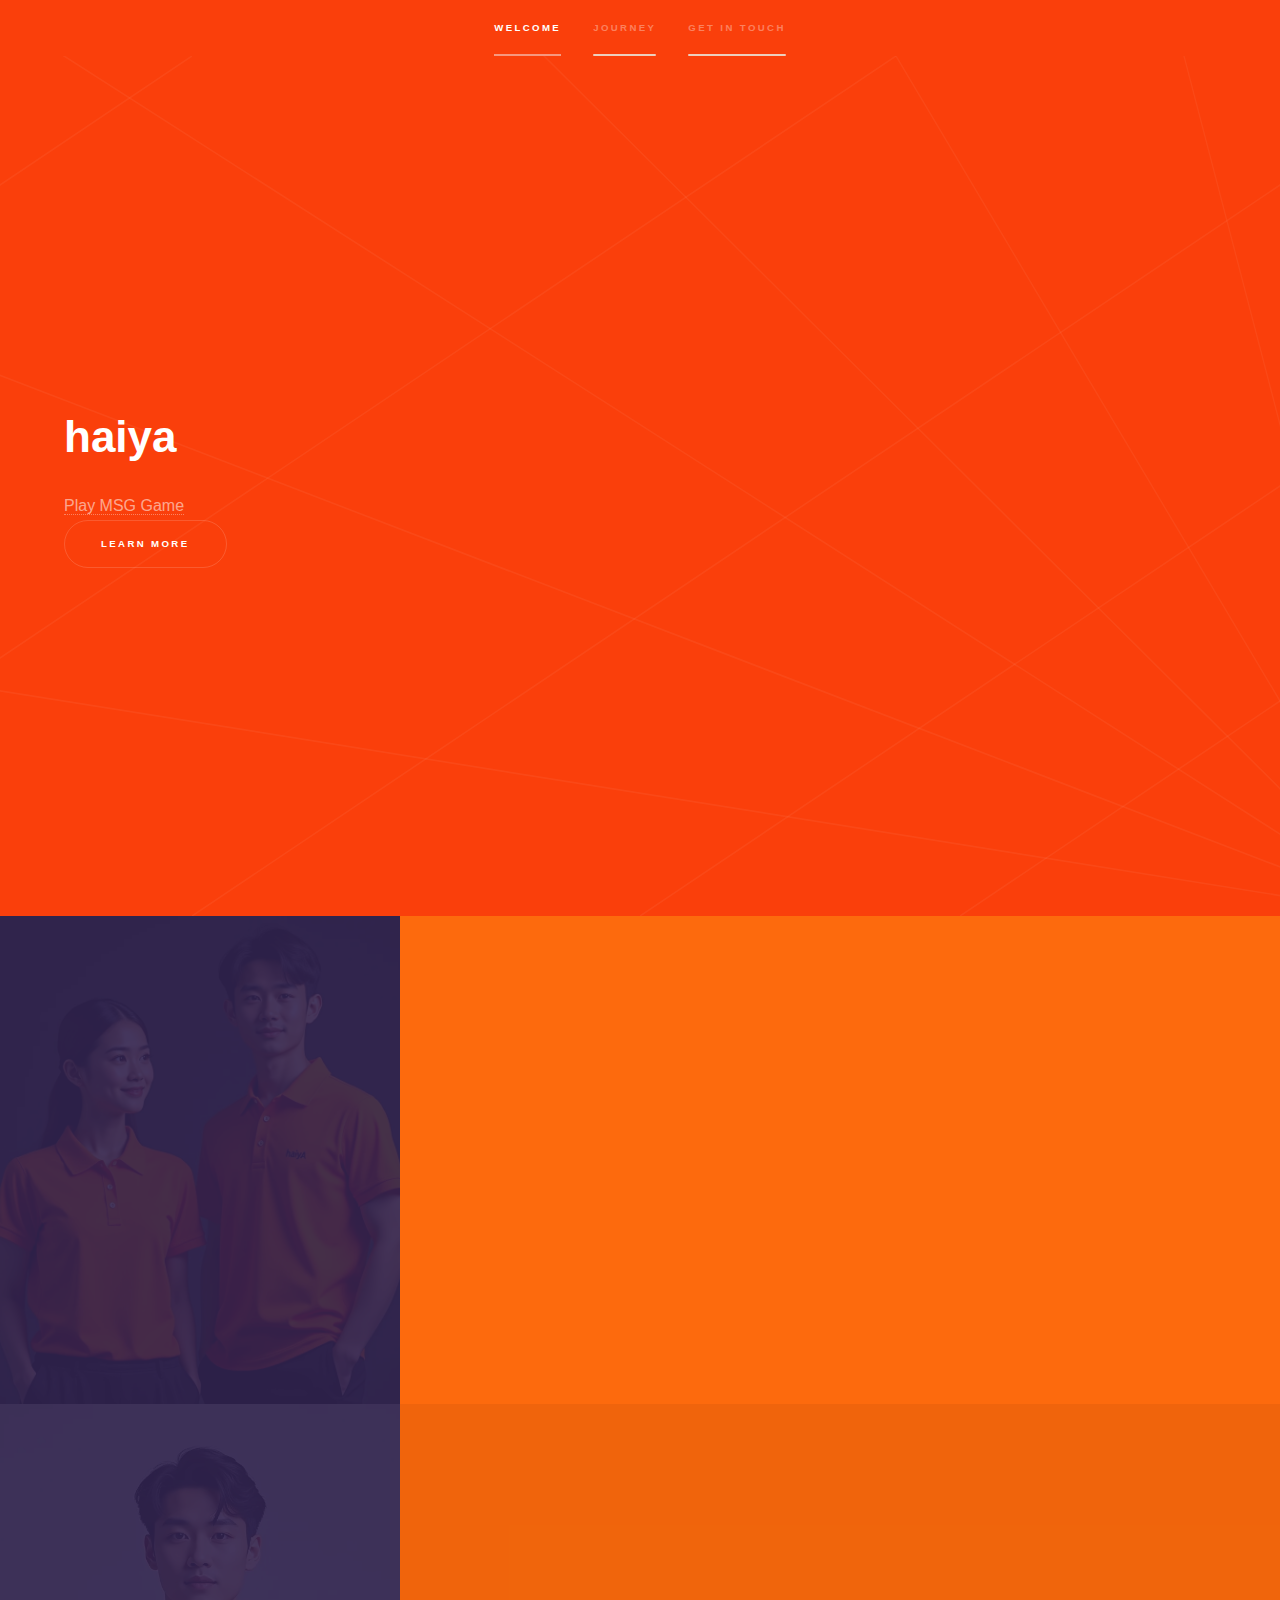
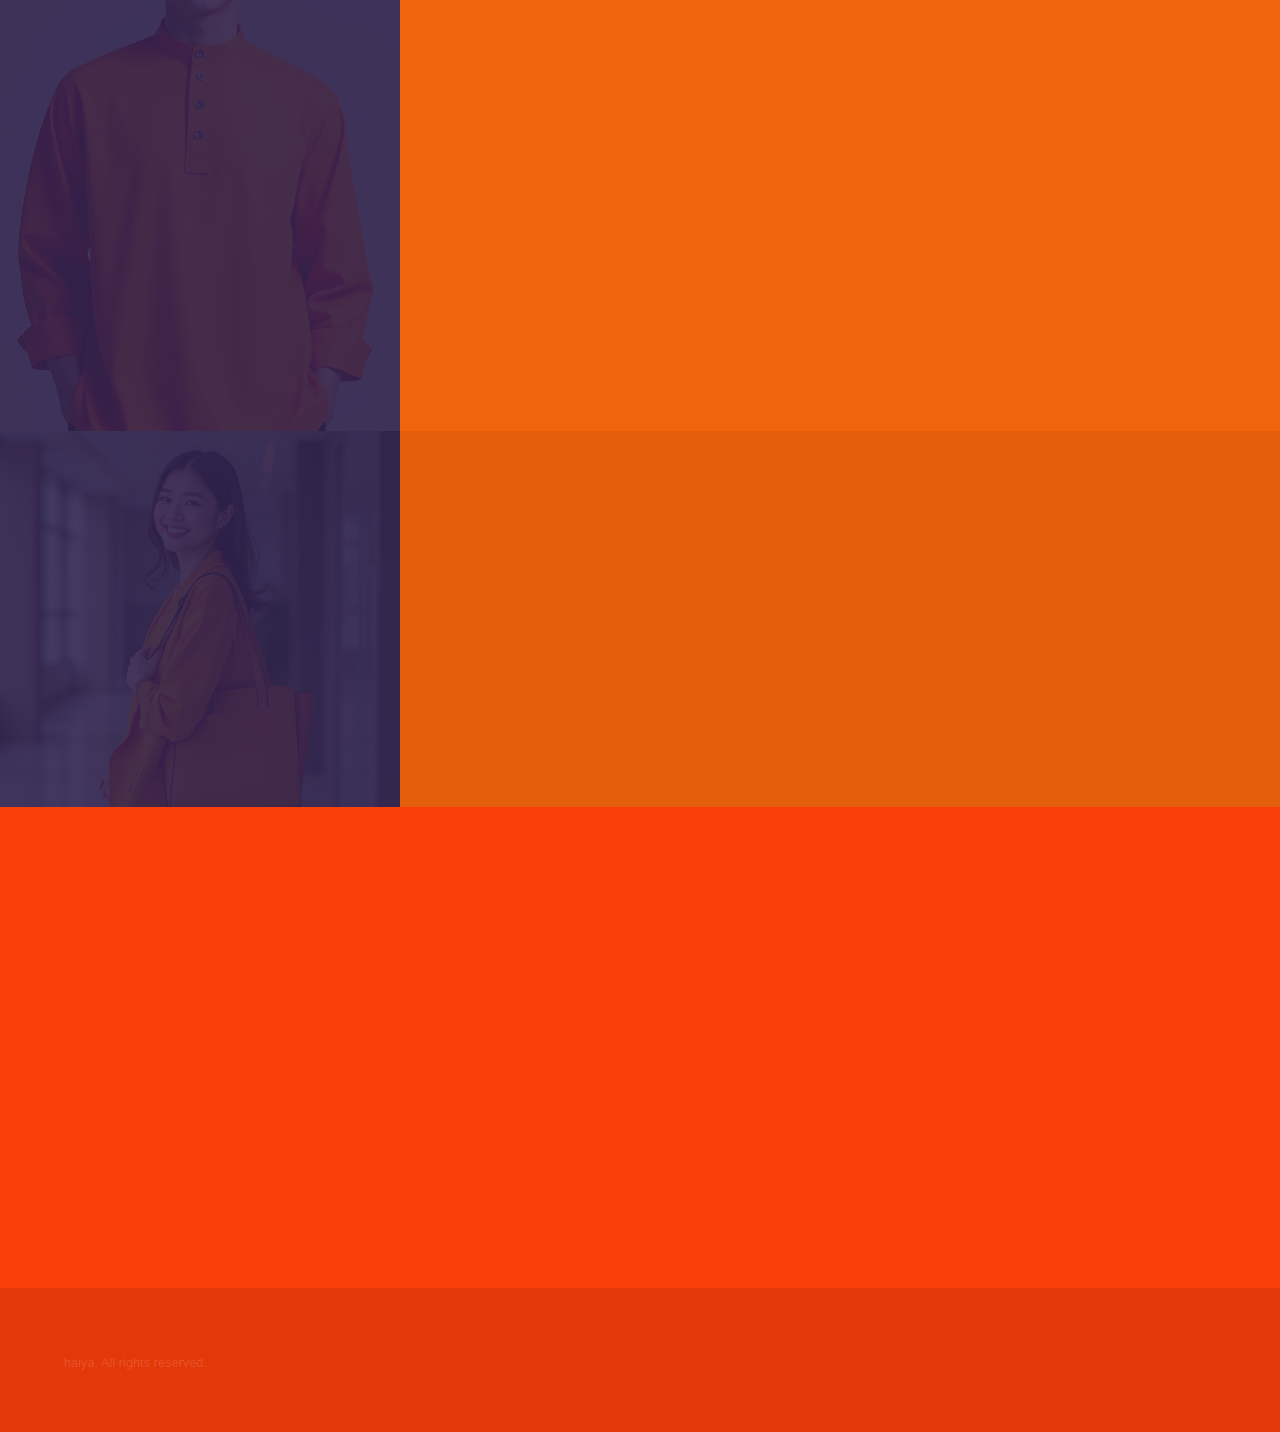
==== index.html @ d0173745 "update" ====
<!DOCTYPE HTML>
<!--
	Domain by haiya
	haiya.my | @ajlkn
	Free for personal and commercial use under the CCA 3.0 license (haiya.my/license)
-->
<html>

<head>
	<title>Domain by haiya</title>
	<meta charset="utf-8" />
	<meta name="viewport" content="width=device-width, initial-scale=1, user-scalable=no" />
	<link rel="apple-touch-icon" sizes="180x180" href="/apple-touch-icon.png">
	<link rel="icon" type="image/png" sizes="32x32" href="/favicon-32x32.png">
	<link rel="icon" type="image/png" sizes="16x16" href="/favicon-16x16.png">

	<link rel="icon" type="image/x-icon" href="/favicon.ico"> 
	<link rel="stylesheet" href="assets/css/main.css" />
	<noscript>
		<link rel="stylesheet" href="assets/css/noscript.css" />
	</noscript>
	<meta name="description"
		content="Haiya.my - Embrace the Unexpected with our unique clothing brand inspired by Uncle Roger and the essence of MSG.">
	<meta name="keywords"
		content="Haiya.my, clothing brand, resell domain, Uncle Roger, MSG, fashion, Asian culture, positive messages, unique designs, Haiyaa, Nigel Ng, streetwear, apparel, inspirational quotes">
	<meta name="author" content="Your Name">
</head>

<body class="is-preload">

	<!-- Sidebar -->
	<section id="sidebar">
		<div class="inner">
			<nav>
				<ul>
					<li><a href="#intro">Welcome</a></li>
					<li><a href="#one">Journey</a></li>
					<!-- <li><a href="#two">What we do</a></li> -->
					<li><a href="#three">Get in touch</a></li>
				</ul>
			</nav>
		</div>
	</section>

	<!-- Wrapper -->
	<div id="wrapper">

		<!-- Intro -->
		<section id="intro" class="wrapper style1 fullscreen fade-up">
			<div class="inner">
				<h1>haiya</h1>

				<!-- <p>This Domain is For sale</p> -->
				<small> <a href="game/game.html">Play MSG Game</a></small>
				<br/>
				<ul class="actions">

					<li><a href="#one" class="button scrolly">Learn more</a></li>
				</ul>
			</div>
		</section>

		<!-- One -->
		<section id="one" class="wrapper style2 spotlights">
			<section>
				<a href="#" class="image"><img src="images/image1.webp.png" alt="" data-position="center center" /></a>
				<div class="content">
					<div class="inner">

						<h2>The haiya humble beginning</h2>
						<p>
							In the bustling streets of Malaysia Chinatown, Mr. Wong was known for his famous noodle
							shop. Every
							day, people from all over the city would line up to taste his delicious noodles. Mr. Wong
							was a perfectionist, always ensuring that each bowl was cooked to perfection.
							<br /><br />
							One busy afternoon, a young boy named Timmy walked into the shop. He had heard legends about
							Mr. Wong’s noodles and was eager to try them. As he approached the counter, he saw Mr. Wong
							in deep concentration, stirring a large pot of broth...
							<br /><br />

						</p>


						<ul class="actions">
							<li><a href="generic1.html" class="button">Continue...</a></li>
						</ul>
					</div>
				</div>
			</section>
			<section id="twob">
				<a href="#" class="image"><img src="images/image2.webp.png" alt="" data-position="top center" /></a>
				<div class="content">
					<div class="inner">
						<h2>The Great Fashion Day</h2>
						<p>

							Years passed, and Timmy grew up, always cherishing the memory of Mr. Wong’s noodle shop and
							the expression “haiya.” Inspired by the warmth and community he felt there, Timmy decided to
							start his own clothing brand. He named it “haiya.my,” aiming to capture the spirit of
							surprise, joy, and resilience that the word embodied.
							<br /><br />
							Timmy’s designs were unique, blending traditional Malaysia Chinatown elements with modern
							fashion.
							Each piece of clothing had a small tag with the word “haiya” and a short message of
							encouragement or love. His brand quickly gained popularity, not just for its stylish designs
							but also for the positive messages it spread.
							<br /><br />
							One day, Timmy decided to visit Mr. Wong’s noodle shop to share his success. As he walked
							in, he saw Mr. Wong still working diligently, serving customers with the same passion as
							always....
						</p>
						<ul class="actions">
							<li><a href="generic2.html" class="button">Continue...</a></li>
						</ul>
					</div>
				</div>
			</section>
			<section id="twoc">
				<a href="#" class="image"><img src="images/image3.webp.png" alt="" data-position="25% 25%" /></a>
				<div class="content">
					<div class="inner">


						<h2>The Love Story</h2>
						<p>

							Timmy’s fortune cookies with love messages became a hit, and people from all over Malaysia
							Chinatown
							flocked to Mr. Wong’s noodle shop to experience the joy and positivity they brought. One
							day, a young woman named Mei Ling visited the shop. She had heard about the special fortune
							cookies and was curious to see what the fuss was about....</p>
						<ul class="actions">
							<li><a href="generic3.html" class="button">Continue...</a></li>
						</ul>
					</div>
				</div>
			</section>
		</section>

		<!-- Two -->
		<!-- <section id="two" class="wrapper style3 fade-up">
						<div class="inner">
							<h2>What we do</h2>
							<p>Phasellus convallis elit id ullamcorper pulvinar. Duis aliquam turpis mauris, eu ultricies erat malesuada quis. Aliquam dapibus, lacus eget hendrerit bibendum, urna est aliquam sem, sit amet imperdiet est velit quis lorem.</p>
							<div class="features">
								<section>
									<span class="icon solid major fa-code"></span>
									<h3>Lorem ipsum amet</h3>
									<p>Phasellus convallis elit id ullam corper amet et pulvinar. Duis aliquam turpis mauris, sed ultricies erat dapibus.</p>
								</section>
								<section>
									<span class="icon solid major fa-lock"></span>
									<h3>Aliquam sed nullam</h3>
									<p>Phasellus convallis elit id ullam corper amet et pulvinar. Duis aliquam turpis mauris, sed ultricies erat dapibus.</p>
								</section>
								<section>
									<span class="icon solid major fa-cog"></span>
									<h3>Sed erat ullam corper</h3>
									<p>Phasellus convallis elit id ullam corper amet et pulvinar. Duis aliquam turpis mauris, sed ultricies erat dapibus.</p>
								</section>
								<section>
									<span class="icon solid major fa-desktop"></span>
									<h3>Veroeros quis lorem</h3>
									<p>Phasellus convallis elit id ullam corper amet et pulvinar. Duis aliquam turpis mauris, sed ultricies erat dapibus.</p>
								</section>
								<section>
									<span class="icon solid major fa-link"></span>
									<h3>Urna quis bibendum</h3>
									<p>Phasellus convallis elit id ullam corper amet et pulvinar. Duis aliquam turpis mauris, sed ultricies erat dapibus.</p>
								</section>
								<section>
									<span class="icon major fa-gem"></span>
									<h3>Aliquam urna dapibus</h3>
									<p>Phasellus convallis elit id ullam corper amet et pulvinar. Duis aliquam turpis mauris, sed ultricies erat dapibus.</p>
								</section>
							</div>
							<ul class="actions">
								<li><a href="#one" class="button">Learn more</a></li>
							</ul>
						</div>
					</section> -->

		<!-- Three -->
		<section id="three" class="wrapper style1 fade-up">
			<div class="inner">
				<h2>Get in touch</h2>
				<p>Keen to buy this domain or advertise here? </p>
				<div class="split style1">
					<section>
						<a href="game/game.html">
							<img class="small-thumb" src="images/image4.webp.png" alt="" />
						</a> <!-- <form method="post" action="#">
										<div class="fields">
											<div class="field half">
												<label for="name">Name</label>
												<input type="text" name="name" id="name" />
											</div>
											<div class="field half">
												<label for="email">Email</label>
												<input type="text" name="email" id="email" />
											</div>
											<div class="field">
												<label for="message">Message</label>
												<textarea name="message" id="message" rows="5"></textarea>
											</div>
										</div>
										<ul class="actions">
											<li><a href="" class="button submit">Send Message</a></li>
										</ul>
									</form> -->
					</section>
					<section>
						<ul class="contact">
							<li>
								<h3>Address</h3>
								<span>Somewhere in Malaysia</span>
							</li>
							<li>
								<h3>Email</h3>
								<a href="#">sean.collab.now@gmail.com</a>
							</li>
							<li>
								<h3>Phone</h3>
								<span>(+60) 10-2264984</span>
							</li>
							<!-- <li>
											<h3>Social</h3>
											<ul class="icons">
												<li><a href="#" class="icon brands fa-twitter"><span class="label">Twitter</span></a></li>
												<li><a href="#" class="icon brands fa-facebook-f"><span class="label">Facebook</span></a></li>
												<li><a href="#" class="icon brands fa-github"><span class="label">GitHub</span></a></li>
												<li><a href="#" class="icon brands fa-instagram"><span class="label">Instagram</span></a></li>
												<li><a href="#" class="icon brands fa-linkedin-in"><span class="label">LinkedIn</span></a></li>
											</ul>
										</li> -->
						</ul>
					</section>
				</div>
			</div>
		</section>

	</div>

	<!-- Footer -->
	<footer id="footer" class="wrapper style1-alt">
		<div class="inner">
			<ul class="menu">
				<li> haiya. All rights reserved.</li>
				<li>
				</li>
			</ul>
		</div>
	</footer>

	<!-- Scripts -->
	<script src="assets/js/jquery.min.js"></script>
	<script src="assets/js/jquery.scrollex.min.js"></script>
	<script src="assets/js/jquery.scrolly.min.js"></script>
	<script src="assets/js/browser.min.js"></script>
	<script src="assets/js/breakpoints.min.js"></script>
	<script src="assets/js/util.js"></script>
	<script src="assets/js/main.js"></script>

</body>

</html>
---- assets/css/main.css ----
@import url(fontawesome-all.min.css);

/*
	haiya by haiya
	haiya.my | @ajlkn
	Free for personal and commercial use under the CCA 3.0 license (haiya.my/license)
*/

html, body, div, span, applet, object,
iframe, h1, h2, h3, h4, h5, h6, p, blockquote,
pre, a, abbr, acronym, address, big, cite,
code, del, dfn, em, img, ins, kbd, q, s, samp,
small, strike, strong, sub, sup, tt, var, b,
u, i, center, dl, dt, dd, ol, ul, li, fieldset,
form, label, legend, table, caption, tbody,
tfoot, thead, tr, th, td, article, aside,
canvas, details, embed, figure, figcaption,
footer, header, hgroup, menu, nav, output, ruby,
section, summary, time, mark, audio, video {
	margin: 0;
	padding: 0;
	border: 0;
	font-size: 100%;
	font: inherit;
	vertical-align: baseline;}

article, aside, details, figcaption, figure,
footer, header, hgroup, menu, nav, section {
	display: block;}

body {
	line-height: 1;
}

ol, ul {
	list-style: none;
}

blockquote, q {
	quotes: none;
}

	blockquote:before, blockquote:after, q:before, q:after {
		content: '';
		content: none;
	}

table {
	border-collapse: collapse;
	border-spacing: 0;
}

body {
	-webkit-text-size-adjust: none;
}

.small-thumb{
	width:88%;
	display:block;
	padding:5px;
}
mark {
	background-color: transparent;
	color: inherit;
}

input::-moz-focus-inner {
	border: 0;
	padding: 0;
}

input, select, textarea {
	-moz-appearance: none;
	-webkit-appearance: none;
	-ms-appearance: none;
	appearance: none;
}

/* Basic */

	@-ms-viewport {
		width: device-width;
	}

	body {
		-ms-overflow-style: scrollbar;
	}

	@media screen and (max-width: 480px) {

		html, body {
			min-width: 320px;
		}

	}

	html {
		box-sizing: border-box;
	}

	*, *:before, *:after {
		box-sizing: inherit;
	}

	body {
		background: #312450;
	}

		body.is-preload *, body.is-preload *:before, body.is-preload *:after {
			-moz-animation: none !important;
			-webkit-animation: none !important;
			-ms-animation: none !important;
			animation: none !important;
			-moz-transition: none !important;
			-webkit-transition: none !important;
			-ms-transition: none !important;
			transition: none !important;
		}

/* Type */

	body, input, select, textarea {
		color: rgba(255, 255, 255, 0.55);
		font-family: Arial, Helvetica, sans-serif;
		font-size: 16.5pt;
		font-weight: normal;
		line-height: 1.75;
	}

		@media screen and (max-width: 1680px) {

			body, input, select, textarea {
				font-size: 13pt;
			}

		}

		@media screen and (max-width: 1280px) {

			body, input, select, textarea {
				font-size: 12pt;
			}

		}

		@media screen and (max-width: 360px) {

			body, input, select, textarea {
				font-size: 11pt;
			}

		}

	a {
		-moz-transition: color 0.2s ease, border-bottom-color 0.2s ease;
		-webkit-transition: color 0.2s ease, border-bottom-color 0.2s ease;
		-ms-transition: color 0.2s ease, border-bottom-color 0.2s ease;
		transition: color 0.2s ease, border-bottom-color 0.2s ease;
		border-bottom: dotted 1px rgba(255, 255, 255, 0.35);
		color: inherit;
		text-decoration: none;
	}

		a:hover {
			border-bottom-color: transparent;
			color: #ffffff;
		}

	strong, b {
		color: #ffffff;
		font-weight: bold;
	}

	em, i {
		font-style: italic;
	}

	p {
		margin: 0 0 2em 0;
	}

	h1, h2, h3, h4, h5, h6 {
		color: #ffffff;
		font-weight: bold;
		line-height: 1.5;
		margin: 0 0 0.5em 0;
	}

		h1 a, h2 a, h3 a, h4 a, h5 a, h6 a {
			color: inherit;
			text-decoration: none;
		}

	h1 {
		font-size: 2.75em;
	}

		h1.major {
			margin: 0 0 1.3em 0;
			position: relative;
			padding-bottom: 0.35em;
		}

			h1.major:after {
				/* background-image: -moz-linear-gradient(to right, #5e42a6, #b74e91);
				background-image: -webkit-linear-gradient(to right, #5e42a6, #b74e91);
				background-image: -ms-linear-gradient(to right, #5e42a6, #b74e91);
				background-image: linear-gradient(to right, #5e42a6, #b74e91);

				
				background-image: -moz-linear-gradient(to right, #ffb1ac, #b74e91);
				background-image: -webkit-linear-gradient(to right, #5e42a6, #b74e91);
				background-image: -ms-linear-gradient(to right, #5e42a6, #b74e91);
				background-image: linear-gradient(to right, #5e42a6, #b74e91); */

				
				-moz-transition: max-width 0.2s ease;
				-webkit-transition: max-width 0.2s ease;
				-ms-transition: max-width 0.2s ease;
				transition: max-width 0.2s ease;
				border-radius: 0.2em;
				bottom: 0;
				content: '';
				height: 0.05em;
				position: absolute;
				right: 0;
				width: 100%;
			}

	h2 {
		font-size: 1.75em;
	}

	h3 {
		font-size: 1.1em;
	}

	h4 {
		font-size: 1em;
	}

	h5 {
		font-size: 0.8em;
	}

	h6 {
		font-size: 0.6em;
	}

	@media screen and (max-width: 736px) {

		h1 {
			font-size: 2em;
		}

		h2 {
			font-size: 1.25em;
		}

		h3 {
			font-size: 1em;
		}

		h4 {
			font-size: 0.8em;
		}

		h5 {
			font-size: 0.6em;
		}

		h6 {
			font-size: 0.6em;
		}

	}

	sub {
		font-size: 0.8em;
		position: relative;
		top: 0.5em;
	}

	sup {
		font-size: 0.8em;
		position: relative;
		top: -0.5em;
	}

	blockquote {
		border-left: solid 4px rgba(255, 255, 255, 0.15);
		font-style: italic;
		margin: 0 0 2em 0;
		padding: 0.5em 0 0.5em 2em;
	}

	code {
		background: rgba(255, 255, 255, 0.05);
		border-radius: 0.25em;
		border: solid 1px rgba(255, 255, 255, 0.15);
		font-family: "Courier New", monospace;
		font-size: 0.9em;
		margin: 0 0.25em;
		padding: 0.25em 0.65em;
	}

	pre {
		-webkit-overflow-scrolling: touch;
		font-family: "Courier New", monospace;
		font-size: 0.9em;
		margin: 0 0 2em 0;
	}

		pre code {
			display: block;
			line-height: 1.75em;
			padding: 1em 1.5em;
			overflow-x: auto;
		}

	hr {
		border: 0;
		border-bottom: solid 1px rgba(255, 255, 255, 0.15);
		margin: 2em 0;
	}

		hr.major {
			margin: 3em 0;
		}

	.align-left {
		text-align: left;
	}

	.align-center {
		text-align: center;
	}

	.align-right {
		text-align: right;
	}

/* Row */

	.row {
		display: flex;
		flex-wrap: wrap;
		box-sizing: border-box;
		align-items: stretch;
	}

		.row > * {
			box-sizing: border-box;
		}

		.row.gtr-uniform > * > :last-child {
			margin-bottom: 0;
		}

		.row.aln-left {
			justify-content: flex-start;
		}

		.row.aln-center {
			justify-content: center;
		}

		.row.aln-right {
			justify-content: flex-end;
		}

		.row.aln-top {
			align-items: flex-start;
		}

		.row.aln-middle {
			align-items: center;
		}

		.row.aln-bottom {
			align-items: flex-end;
		}

		.row > .imp {
			order: -1;
		}

		.row > .col-1 {
			width: 8.33333%;
		}

		.row > .off-1 {
			margin-left: 8.33333%;
		}

		.row > .col-2 {
			width: 16.66667%;
		}

		.row > .off-2 {
			margin-left: 16.66667%;
		}

		.row > .col-3 {
			width: 25%;
		}

		.row > .off-3 {
			margin-left: 25%;
		}

		.row > .col-4 {
			width: 33.33333%;
		}

		.row > .off-4 {
			margin-left: 33.33333%;
		}

		.row > .col-5 {
			width: 41.66667%;
		}

		.row > .off-5 {
			margin-left: 41.66667%;
		}

		.row > .col-6 {
			width: 50%;
		}

		.row > .off-6 {
			margin-left: 50%;
		}

		.row > .col-7 {
			width: 58.33333%;
		}

		.row > .off-7 {
			margin-left: 58.33333%;
		}

		.row > .col-8 {
			width: 66.66667%;
		}

		.row > .off-8 {
			margin-left: 66.66667%;
		}

		.row > .col-9 {
			width: 75%;
		}

		.row > .off-9 {
			margin-left: 75%;
		}

		.row > .col-10 {
			width: 83.33333%;
		}

		.row > .off-10 {
			margin-left: 83.33333%;
		}

		.row > .col-11 {
			width: 91.66667%;
		}

		.row > .off-11 {
			margin-left: 91.66667%;
		}

		.row > .col-12 {
			width: 100%;
		}

		.row > .off-12 {
			margin-left: 100%;
		}

		.row.gtr-0 {
			margin-top: 0;
			margin-left: 0em;
		}

			.row.gtr-0 > * {
				padding: 0 0 0 0em;
			}

			.row.gtr-0.gtr-uniform {
				margin-top: 0em;
			}

				.row.gtr-0.gtr-uniform > * {
					padding-top: 0em;
				}

		.row.gtr-25 {
			margin-top: 0;
			margin-left: -0.375em;
		}

			.row.gtr-25 > * {
				padding: 0 0 0 0.375em;
			}

			.row.gtr-25.gtr-uniform {
				margin-top: -0.375em;
			}

				.row.gtr-25.gtr-uniform > * {
					padding-top: 0.375em;
				}

		.row.gtr-50 {
			margin-top: 0;
			margin-left: -0.75em;
		}

			.row.gtr-50 > * {
				padding: 0 0 0 0.75em;
			}

			.row.gtr-50.gtr-uniform {
				margin-top: -0.75em;
			}

				.row.gtr-50.gtr-uniform > * {
					padding-top: 0.75em;
				}

		.row {
			margin-top: 0;
			margin-left: -1.5em;
		}

			.row > * {
				padding: 0 0 0 1.5em;
			}

			.row.gtr-uniform {
				margin-top: -1.5em;
			}

				.row.gtr-uniform > * {
					padding-top: 1.5em;
				}

		.row.gtr-150 {
			margin-top: 0;
			margin-left: -2.25em;
		}

			.row.gtr-150 > * {
				padding: 0 0 0 2.25em;
			}

			.row.gtr-150.gtr-uniform {
				margin-top: -2.25em;
			}

				.row.gtr-150.gtr-uniform > * {
					padding-top: 2.25em;
				}

		.row.gtr-200 {
			margin-top: 0;
			margin-left: -3em;
		}

			.row.gtr-200 > * {
				padding: 0 0 0 3em;
			}

			.row.gtr-200.gtr-uniform {
				margin-top: -3em;
			}

				.row.gtr-200.gtr-uniform > * {
					padding-top: 3em;
				}

		@media screen and (max-width: 1680px) {

			.row {
				display: flex;
				flex-wrap: wrap;
				box-sizing: border-box;
				align-items: stretch;
			}

				.row > * {
					box-sizing: border-box;
				}

				.row.gtr-uniform > * > :last-child {
					margin-bottom: 0;
				}

				.row.aln-left {
					justify-content: flex-start;
				}

				.row.aln-center {
					justify-content: center;
				}

				.row.aln-right {
					justify-content: flex-end;
				}

				.row.aln-top {
					align-items: flex-start;
				}

				.row.aln-middle {
					align-items: center;
				}

				.row.aln-bottom {
					align-items: flex-end;
				}

				.row > .imp-xlarge {
					order: -1;
				}

				.row > .col-1-xlarge {
					width: 8.33333%;
				}

				.row > .off-1-xlarge {
					margin-left: 8.33333%;
				}

				.row > .col-2-xlarge {
					width: 16.66667%;
				}

				.row > .off-2-xlarge {
					margin-left: 16.66667%;
				}

				.row > .col-3-xlarge {
					width: 25%;
				}

				.row > .off-3-xlarge {
					margin-left: 25%;
				}

				.row > .col-4-xlarge {
					width: 33.33333%;
				}

				.row > .off-4-xlarge {
					margin-left: 33.33333%;
				}

				.row > .col-5-xlarge {
					width: 41.66667%;
				}

				.row > .off-5-xlarge {
					margin-left: 41.66667%;
				}

				.row > .col-6-xlarge {
					width: 50%;
				}

				.row > .off-6-xlarge {
					margin-left: 50%;
				}

				.row > .col-7-xlarge {
					width: 58.33333%;
				}

				.row > .off-7-xlarge {
					margin-left: 58.33333%;
				}

				.row > .col-8-xlarge {
					width: 66.66667%;
				}

				.row > .off-8-xlarge {
					margin-left: 66.66667%;
				}

				.row > .col-9-xlarge {
					width: 75%;
				}

				.row > .off-9-xlarge {
					margin-left: 75%;
				}

				.row > .col-10-xlarge {
					width: 83.33333%;
				}

				.row > .off-10-xlarge {
					margin-left: 83.33333%;
				}

				.row > .col-11-xlarge {
					width: 91.66667%;
				}

				.row > .off-11-xlarge {
					margin-left: 91.66667%;
				}

				.row > .col-12-xlarge {
					width: 100%;
				}

				.row > .off-12-xlarge {
					margin-left: 100%;
				}

				.row.gtr-0 {
					margin-top: 0;
					margin-left: 0em;
				}

					.row.gtr-0 > * {
						padding: 0 0 0 0em;
					}

					.row.gtr-0.gtr-uniform {
						margin-top: 0em;
					}

						.row.gtr-0.gtr-uniform > * {
							padding-top: 0em;
						}

				.row.gtr-25 {
					margin-top: 0;
					margin-left: -0.375em;
				}

					.row.gtr-25 > * {
						padding: 0 0 0 0.375em;
					}

					.row.gtr-25.gtr-uniform {
						margin-top: -0.375em;
					}

						.row.gtr-25.gtr-uniform > * {
							padding-top: 0.375em;
						}

				.row.gtr-50 {
					margin-top: 0;
					margin-left: -0.75em;
				}

					.row.gtr-50 > * {
						padding: 0 0 0 0.75em;
					}

					.row.gtr-50.gtr-uniform {
						margin-top: -0.75em;
					}

						.row.gtr-50.gtr-uniform > * {
							padding-top: 0.75em;
						}

				.row {
					margin-top: 0;
					margin-left: -1.5em;
				}

					.row > * {
						padding: 0 0 0 1.5em;
					}

					.row.gtr-uniform {
						margin-top: -1.5em;
					}

						.row.gtr-uniform > * {
							padding-top: 1.5em;
						}

				.row.gtr-150 {
					margin-top: 0;
					margin-left: -2.25em;
				}

					.row.gtr-150 > * {
						padding: 0 0 0 2.25em;
					}

					.row.gtr-150.gtr-uniform {
						margin-top: -2.25em;
					}

						.row.gtr-150.gtr-uniform > * {
							padding-top: 2.25em;
						}

				.row.gtr-200 {
					margin-top: 0;
					margin-left: -3em;
				}

					.row.gtr-200 > * {
						padding: 0 0 0 3em;
					}

					.row.gtr-200.gtr-uniform {
						margin-top: -3em;
					}

						.row.gtr-200.gtr-uniform > * {
							padding-top: 3em;
						}

		}

		@media screen and (max-width: 1280px) {

			.row {
				display: flex;
				flex-wrap: wrap;
				box-sizing: border-box;
				align-items: stretch;
			}

				.row > * {
					box-sizing: border-box;
				}

				.row.gtr-uniform > * > :last-child {
					margin-bottom: 0;
				}

				.row.aln-left {
					justify-content: flex-start;
				}

				.row.aln-center {
					justify-content: center;
				}

				.row.aln-right {
					justify-content: flex-end;
				}

				.row.aln-top {
					align-items: flex-start;
				}

				.row.aln-middle {
					align-items: center;
				}

				.row.aln-bottom {
					align-items: flex-end;
				}

				.row > .imp-large {
					order: -1;
				}

				.row > .col-1-large {
					width: 8.33333%;
				}

				.row > .off-1-large {
					margin-left: 8.33333%;
				}

				.row > .col-2-large {
					width: 16.66667%;
				}

				.row > .off-2-large {
					margin-left: 16.66667%;
				}

				.row > .col-3-large {
					width: 25%;
				}

				.row > .off-3-large {
					margin-left: 25%;
				}

				.row > .col-4-large {
					width: 33.33333%;
				}

				.row > .off-4-large {
					margin-left: 33.33333%;
				}

				.row > .col-5-large {
					width: 41.66667%;
				}

				.row > .off-5-large {
					margin-left: 41.66667%;
				}

				.row > .col-6-large {
					width: 50%;
				}

				.row > .off-6-large {
					margin-left: 50%;
				}

				.row > .col-7-large {
					width: 58.33333%;
				}

				.row > .off-7-large {
					margin-left: 58.33333%;
				}

				.row > .col-8-large {
					width: 66.66667%;
				}

				.row > .off-8-large {
					margin-left: 66.66667%;
				}

				.row > .col-9-large {
					width: 75%;
				}

				.row > .off-9-large {
					margin-left: 75%;
				}

				.row > .col-10-large {
					width: 83.33333%;
				}

				.row > .off-10-large {
					margin-left: 83.33333%;
				}

				.row > .col-11-large {
					width: 91.66667%;
				}

				.row > .off-11-large {
					margin-left: 91.66667%;
				}

				.row > .col-12-large {
					width: 100%;
				}

				.row > .off-12-large {
					margin-left: 100%;
				}

				.row.gtr-0 {
					margin-top: 0;
					margin-left: 0em;
				}

					.row.gtr-0 > * {
						padding: 0 0 0 0em;
					}

					.row.gtr-0.gtr-uniform {
						margin-top: 0em;
					}

						.row.gtr-0.gtr-uniform > * {
							padding-top: 0em;
						}

				.row.gtr-25 {
					margin-top: 0;
					margin-left: -0.375em;
				}

					.row.gtr-25 > * {
						padding: 0 0 0 0.375em;
					}

					.row.gtr-25.gtr-uniform {
						margin-top: -0.375em;
					}

						.row.gtr-25.gtr-uniform > * {
							padding-top: 0.375em;
						}

				.row.gtr-50 {
					margin-top: 0;
					margin-left: -0.75em;
				}

					.row.gtr-50 > * {
						padding: 0 0 0 0.75em;
					}

					.row.gtr-50.gtr-uniform {
						margin-top: -0.75em;
					}

						.row.gtr-50.gtr-uniform > * {
							padding-top: 0.75em;
						}

				.row {
					margin-top: 0;
					margin-left: -1.5em;
				}

					.row > * {
						padding: 0 0 0 1.5em;
					}

					.row.gtr-uniform {
						margin-top: -1.5em;
					}

						.row.gtr-uniform > * {
							padding-top: 1.5em;
						}

				.row.gtr-150 {
					margin-top: 0;
					margin-left: -2.25em;
				}

					.row.gtr-150 > * {
						padding: 0 0 0 2.25em;
					}

					.row.gtr-150.gtr-uniform {
						margin-top: -2.25em;
					}

						.row.gtr-150.gtr-uniform > * {
							padding-top: 2.25em;
						}

				.row.gtr-200 {
					margin-top: 0;
					margin-left: -3em;
				}

					.row.gtr-200 > * {
						padding: 0 0 0 3em;
					}

					.row.gtr-200.gtr-uniform {
						margin-top: -3em;
					}

						.row.gtr-200.gtr-uniform > * {
							padding-top: 3em;
						}

		}

		@media screen and (max-width: 980px) {

			.row {
				display: flex;
				flex-wrap: wrap;
				box-sizing: border-box;
				align-items: stretch;
			}

				.row > * {
					box-sizing: border-box;
				}

				.row.gtr-uniform > * > :last-child {
					margin-bottom: 0;
				}

				.row.aln-left {
					justify-content: flex-start;
				}

				.row.aln-center {
					justify-content: center;
				}

				.row.aln-right {
					justify-content: flex-end;
				}

				.row.aln-top {
					align-items: flex-start;
				}

				.row.aln-middle {
					align-items: center;
				}

				.row.aln-bottom {
					align-items: flex-end;
				}

				.row > .imp-medium {
					order: -1;
				}

				.row > .col-1-medium {
					width: 8.33333%;
				}

				.row > .off-1-medium {
					margin-left: 8.33333%;
				}

				.row > .col-2-medium {
					width: 16.66667%;
				}

				.row > .off-2-medium {
					margin-left: 16.66667%;
				}

				.row > .col-3-medium {
					width: 25%;
				}

				.row > .off-3-medium {
					margin-left: 25%;
				}

				.row > .col-4-medium {
					width: 33.33333%;
				}

				.row > .off-4-medium {
					margin-left: 33.33333%;
				}

				.row > .col-5-medium {
					width: 41.66667%;
				}

				.row > .off-5-medium {
					margin-left: 41.66667%;
				}

				.row > .col-6-medium {
					width: 50%;
				}

				.row > .off-6-medium {
					margin-left: 50%;
				}

				.row > .col-7-medium {
					width: 58.33333%;
				}

				.row > .off-7-medium {
					margin-left: 58.33333%;
				}

				.row > .col-8-medium {
					width: 66.66667%;
				}

				.row > .off-8-medium {
					margin-left: 66.66667%;
				}

				.row > .col-9-medium {
					width: 75%;
				}

				.row > .off-9-medium {
					margin-left: 75%;
				}

				.row > .col-10-medium {
					width: 83.33333%;
				}

				.row > .off-10-medium {
					margin-left: 83.33333%;
				}

				.row > .col-11-medium {
					width: 91.66667%;
				}

				.row > .off-11-medium {
					margin-left: 91.66667%;
				}

				.row > .col-12-medium {
					width: 100%;
				}

				.row > .off-12-medium {
					margin-left: 100%;
				}

				.row.gtr-0 {
					margin-top: 0;
					margin-left: 0em;
				}

					.row.gtr-0 > * {
						padding: 0 0 0 0em;
					}

					.row.gtr-0.gtr-uniform {
						margin-top: 0em;
					}

						.row.gtr-0.gtr-uniform > * {
							padding-top: 0em;
						}

				.row.gtr-25 {
					margin-top: 0;
					margin-left: -0.375em;
				}

					.row.gtr-25 > * {
						padding: 0 0 0 0.375em;
					}

					.row.gtr-25.gtr-uniform {
						margin-top: -0.375em;
					}

						.row.gtr-25.gtr-uniform > * {
							padding-top: 0.375em;
						}

				.row.gtr-50 {
					margin-top: 0;
					margin-left: -0.75em;
				}

					.row.gtr-50 > * {
						padding: 0 0 0 0.75em;
					}

					.row.gtr-50.gtr-uniform {
						margin-top: -0.75em;
					}

						.row.gtr-50.gtr-uniform > * {
							padding-top: 0.75em;
						}

				.row {
					margin-top: 0;
					margin-left: -1.5em;
				}

					.row > * {
						padding: 0 0 0 1.5em;
					}

					.row.gtr-uniform {
						margin-top: -1.5em;
					}

						.row.gtr-uniform > * {
							padding-top: 1.5em;
						}

				.row.gtr-150 {
					margin-top: 0;
					margin-left: -2.25em;
				}

					.row.gtr-150 > * {
						padding: 0 0 0 2.25em;
					}

					.row.gtr-150.gtr-uniform {
						margin-top: -2.25em;
					}

						.row.gtr-150.gtr-uniform > * {
							padding-top: 2.25em;
						}

				.row.gtr-200 {
					margin-top: 0;
					margin-left: -3em;
				}

					.row.gtr-200 > * {
						padding: 0 0 0 3em;
					}

					.row.gtr-200.gtr-uniform {
						margin-top: -3em;
					}

						.row.gtr-200.gtr-uniform > * {
							padding-top: 3em;
						}

		}

		@media screen and (max-width: 736px) {

			.row {
				display: flex;
				flex-wrap: wrap;
				box-sizing: border-box;
				align-items: stretch;
			}

				.row > * {
					box-sizing: border-box;
				}

				.row.gtr-uniform > * > :last-child {
					margin-bottom: 0;
				}

				.row.aln-left {
					justify-content: flex-start;
				}

				.row.aln-center {
					justify-content: center;
				}

				.row.aln-right {
					justify-content: flex-end;
				}

				.row.aln-top {
					align-items: flex-start;
				}

				.row.aln-middle {
					align-items: center;
				}

				.row.aln-bottom {
					align-items: flex-end;
				}

				.row > .imp-small {
					order: -1;
				}

				.row > .col-1-small {
					width: 8.33333%;
				}

				.row > .off-1-small {
					margin-left: 8.33333%;
				}

				.row > .col-2-small {
					width: 16.66667%;
				}

				.row > .off-2-small {
					margin-left: 16.66667%;
				}

				.row > .col-3-small {
					width: 25%;
				}

				.row > .off-3-small {
					margin-left: 25%;
				}

				.row > .col-4-small {
					width: 33.33333%;
				}

				.row > .off-4-small {
					margin-left: 33.33333%;
				}

				.row > .col-5-small {
					width: 41.66667%;
				}

				.row > .off-5-small {
					margin-left: 41.66667%;
				}

				.row > .col-6-small {
					width: 50%;
				}

				.row > .off-6-small {
					margin-left: 50%;
				}

				.row > .col-7-small {
					width: 58.33333%;
				}

				.row > .off-7-small {
					margin-left: 58.33333%;
				}

				.row > .col-8-small {
					width: 66.66667%;
				}

				.row > .off-8-small {
					margin-left: 66.66667%;
				}

				.row > .col-9-small {
					width: 75%;
				}

				.row > .off-9-small {
					margin-left: 75%;
				}

				.row > .col-10-small {
					width: 83.33333%;
				}

				.row > .off-10-small {
					margin-left: 83.33333%;
				}

				.row > .col-11-small {
					width: 91.66667%;
				}

				.row > .off-11-small {
					margin-left: 91.66667%;
				}

				.row > .col-12-small {
					width: 100%;
				}

				.row > .off-12-small {
					margin-left: 100%;
				}

				.row.gtr-0 {
					margin-top: 0;
					margin-left: 0em;
				}

					.row.gtr-0 > * {
						padding: 0 0 0 0em;
					}

					.row.gtr-0.gtr-uniform {
						margin-top: 0em;
					}

						.row.gtr-0.gtr-uniform > * {
							padding-top: 0em;
						}

				.row.gtr-25 {
					margin-top: 0;
					margin-left: -0.375em;
				}

					.row.gtr-25 > * {
						padding: 0 0 0 0.375em;
					}

					.row.gtr-25.gtr-uniform {
						margin-top: -0.375em;
					}

						.row.gtr-25.gtr-uniform > * {
							padding-top: 0.375em;
						}

				.row.gtr-50 {
					margin-top: 0;
					margin-left: -0.75em;
				}

					.row.gtr-50 > * {
						padding: 0 0 0 0.75em;
					}

					.row.gtr-50.gtr-uniform {
						margin-top: -0.75em;
					}

						.row.gtr-50.gtr-uniform > * {
							padding-top: 0.75em;
						}

				.row {
					margin-top: 0;
					margin-left: -1.5em;
				}

					.row > * {
						padding: 0 0 0 1.5em;
					}

					.row.gtr-uniform {
						margin-top: -1.5em;
					}

						.row.gtr-uniform > * {
							padding-top: 1.5em;
						}

				.row.gtr-150 {
					margin-top: 0;
					margin-left: -2.25em;
				}

					.row.gtr-150 > * {
						padding: 0 0 0 2.25em;
					}

					.row.gtr-150.gtr-uniform {
						margin-top: -2.25em;
					}

						.row.gtr-150.gtr-uniform > * {
							padding-top: 2.25em;
						}

				.row.gtr-200 {
					margin-top: 0;
					margin-left: -3em;
				}

					.row.gtr-200 > * {
						padding: 0 0 0 3em;
					}

					.row.gtr-200.gtr-uniform {
						margin-top: -3em;
					}

						.row.gtr-200.gtr-uniform > * {
							padding-top: 3em;
						}

		}

		@media screen and (max-width: 480px) {

			.row {
				display: flex;
				flex-wrap: wrap;
				box-sizing: border-box;
				align-items: stretch;
			}

				.row > * {
					box-sizing: border-box;
				}

				.row.gtr-uniform > * > :last-child {
					margin-bottom: 0;
				}

				.row.aln-left {
					justify-content: flex-start;
				}

				.row.aln-center {
					justify-content: center;
				}

				.row.aln-right {
					justify-content: flex-end;
				}

				.row.aln-top {
					align-items: flex-start;
				}

				.row.aln-middle {
					align-items: center;
				}

				.row.aln-bottom {
					align-items: flex-end;
				}

				.row > .imp-xsmall {
					order: -1;
				}

				.row > .col-1-xsmall {
					width: 8.33333%;
				}

				.row > .off-1-xsmall {
					margin-left: 8.33333%;
				}

				.row > .col-2-xsmall {
					width: 16.66667%;
				}

				.row > .off-2-xsmall {
					margin-left: 16.66667%;
				}

				.row > .col-3-xsmall {
					width: 25%;
				}

				.row > .off-3-xsmall {
					margin-left: 25%;
				}

				.row > .col-4-xsmall {
					width: 33.33333%;
				}

				.row > .off-4-xsmall {
					margin-left: 33.33333%;
				}

				.row > .col-5-xsmall {
					width: 41.66667%;
				}

				.row > .off-5-xsmall {
					margin-left: 41.66667%;
				}

				.row > .col-6-xsmall {
					width: 50%;
				}

				.row > .off-6-xsmall {
					margin-left: 50%;
				}

				.row > .col-7-xsmall {
					width: 58.33333%;
				}

				.row > .off-7-xsmall {
					margin-left: 58.33333%;
				}

				.row > .col-8-xsmall {
					width: 66.66667%;
				}

				.row > .off-8-xsmall {
					margin-left: 66.66667%;
				}

				.row > .col-9-xsmall {
					width: 75%;
				}

				.row > .off-9-xsmall {
					margin-left: 75%;
				}

				.row > .col-10-xsmall {
					width: 83.33333%;
				}

				.row > .off-10-xsmall {
					margin-left: 83.33333%;
				}

				.row > .col-11-xsmall {
					width: 91.66667%;
				}

				.row > .off-11-xsmall {
					margin-left: 91.66667%;
				}

				.row > .col-12-xsmall {
					width: 100%;
				}

				.row > .off-12-xsmall {
					margin-left: 100%;
				}

				.row.gtr-0 {
					margin-top: 0;
					margin-left: 0em;
				}

					.row.gtr-0 > * {
						padding: 0 0 0 0em;
					}

					.row.gtr-0.gtr-uniform {
						margin-top: 0em;
					}

						.row.gtr-0.gtr-uniform > * {
							padding-top: 0em;
						}

				.row.gtr-25 {
					margin-top: 0;
					margin-left: -0.375em;
				}

					.row.gtr-25 > * {
						padding: 0 0 0 0.375em;
					}

					.row.gtr-25.gtr-uniform {
						margin-top: -0.375em;
					}

						.row.gtr-25.gtr-uniform > * {
							padding-top: 0.375em;
						}

				.row.gtr-50 {
					margin-top: 0;
					margin-left: -0.75em;
				}

					.row.gtr-50 > * {
						padding: 0 0 0 0.75em;
					}

					.row.gtr-50.gtr-uniform {
						margin-top: -0.75em;
					}

						.row.gtr-50.gtr-uniform > * {
							padding-top: 0.75em;
						}

				.row {
					margin-top: 0;
					margin-left: -1.5em;
				}

					.row > * {
						padding: 0 0 0 1.5em;
					}

					.row.gtr-uniform {
						margin-top: -1.5em;
					}

						.row.gtr-uniform > * {
							padding-top: 1.5em;
						}

				.row.gtr-150 {
					margin-top: 0;
					margin-left: -2.25em;
				}

					.row.gtr-150 > * {
						padding: 0 0 0 2.25em;
					}

					.row.gtr-150.gtr-uniform {
						margin-top: -2.25em;
					}

						.row.gtr-150.gtr-uniform > * {
							padding-top: 2.25em;
						}

				.row.gtr-200 {
					margin-top: 0;
					margin-left: -3em;
				}

					.row.gtr-200 > * {
						padding: 0 0 0 3em;
					}

					.row.gtr-200.gtr-uniform {
						margin-top: -3em;
					}

						.row.gtr-200.gtr-uniform > * {
							padding-top: 3em;
						}

		}

/* Box */

	.box {
		border-radius: 0.25em;
		border: solid 1px rgba(255, 255, 255, 0.15);
		margin-bottom: 2em;
		padding: 1.5em;
	}

		.box > :last-child,
		.box > :last-child > :last-child,
		.box > :last-child > :last-child > :last-child {
			margin-bottom: 0;
		}

		.box.alt {
			border: 0;
			border-radius: 0;
			padding: 0;
		}

/* Button */

	input[type="submit"],
	input[type="reset"],
	input[type="button"],
	button,
	.button {
		-moz-appearance: none;
		-webkit-appearance: none;
		-ms-appearance: none;
		appearance: none;
		-moz-transition: border-color 0.2s ease;
		-webkit-transition: border-color 0.2s ease;
		-ms-transition: border-color 0.2s ease;
		transition: border-color 0.2s ease;
		background-color: transparent;
		border: solid 1px !important;
		border-color: rgba(255, 255, 255, 0.15) !important;
		border-radius: 3em;
		color: #ffffff !important;
		cursor: pointer;
		display: inline-block;
		font-size: 0.6em;
		font-weight: bold;
		height: calc(4.75em + 2px);
		letter-spacing: 0.25em;
		line-height: 4.75em;
		outline: 0;
		padding: 0 3.75em;
		position: relative;
		text-align: center;
		text-decoration: none;
		text-transform: uppercase;
		white-space: nowrap;
	}

		input[type="submit"]:after,
		input[type="reset"]:after,
		input[type="button"]:after,
		button:after,
		.button:after {
			-moz-transform: scale(0.25);
			-webkit-transform: scale(0.25);
			-ms-transform: scale(0.25);
			transform: scale(0.25);
			pointer-events: none;
			-moz-transition: opacity 0.2s ease, -moz-transform 0.2s ease;
			-webkit-transition: opacity 0.2s ease, -webkit-transform 0.2s ease;
			-ms-transition: opacity 0.2s ease, -ms-transform 0.2s ease;
			transition: opacity 0.2s ease, transform 0.2s ease;
			background: #ffffff;
			border-radius: 3em;
			content: '';
			height: 100%;
			left: 0;
			opacity: 0;
			position: absolute;
			top: 0;
			width: 100%;
		}

		input[type="submit"].icon:before,
		input[type="reset"].icon:before,
		input[type="button"].icon:before,
		button.icon:before,
		.button.icon:before {
			margin-right: 0.75em;
		}

		input[type="submit"].fit,
		input[type="reset"].fit,
		input[type="button"].fit,
		button.fit,
		.button.fit {
			width: 100%;
		}

		input[type="submit"].small,
		input[type="reset"].small,
		input[type="button"].small,
		button.small,
		.button.small {
			font-size: 0.4em;
		}

		input[type="submit"].large,
		input[type="reset"].large,
		input[type="button"].large,
		button.large,
		.button.large {
			font-size: 0.8em;
		}

		input[type="submit"].primary,
		input[type="reset"].primary,
		input[type="button"].primary,
		button.primary,
		.button.primary {
			background-color: #ffffff;
			color: #312450 !important;
			color: #732301 !important;
		}

			input[type="submit"].primary:after,
			input[type="reset"].primary:after,
			input[type="button"].primary:after,
			button.primary:after,
			.button.primary:after {
				display: none;
			}

		input[type="submit"].disabled, input[type="submit"]:disabled,
		input[type="reset"].disabled,
		input[type="reset"]:disabled,
		input[type="button"].disabled,
		input[type="button"]:disabled,
		button.disabled,
		button:disabled,
		.button.disabled,
		.button:disabled {
			cursor: default;
			opacity: 0.5;
			pointer-events: none;
		}

		input[type="submit"]:hover,
		input[type="reset"]:hover,
		input[type="button"]:hover,
		button:hover,
		.button:hover {
			border-color: rgba(255, 255, 255, 0.55) !important;
		}

			input[type="submit"]:hover:after,
			input[type="reset"]:hover:after,
			input[type="button"]:hover:after,
			button:hover:after,
			.button:hover:after {
				opacity: 0.05;
				-moz-transform: scale(1);
				-webkit-transform: scale(1);
				-ms-transform: scale(1);
				transform: scale(1);
			}

			input[type="submit"]:hover:active,
			input[type="reset"]:hover:active,
			input[type="button"]:hover:active,
			button:hover:active,
			.button:hover:active {
				border-color: #ffffff !important;
			}

				input[type="submit"]:hover:active:after,
				input[type="reset"]:hover:active:after,
				input[type="button"]:hover:active:after,
				button:hover:active:after,
				.button:hover:active:after {
					opacity: 0.1;
				}

/* Features */

	.features {
		display: -moz-flex;
		display: -webkit-flex;
		display: -ms-flex;
		display: flex;
		-moz-flex-wrap: wrap;
		-webkit-flex-wrap: wrap;
		-ms-flex-wrap: wrap;
		flex-wrap: wrap;
		border-radius: 0.25em;
		border: solid 1px rgba(255, 255, 255, 0.15);
		background: rgba(255, 255, 255, 0.05);
		margin: 0 0 2em 0;
	}

		.features section {
			padding: 3.5em 3em 1em 7em ;
			width: 50%;
			border-top: solid 1px rgba(255, 255, 255, 0.15);
			position: relative;
		}

			.features section:nth-child(-n + 2) {
				border-top-width: 0;
			}

			.features section:nth-child(2n) {
				border-left: solid 1px rgba(255, 255, 255, 0.15);
			}

			.features section .icon {
				-moz-transition: opacity 0.5s ease, -moz-transform 0.5s ease;
				-webkit-transition: opacity 0.5s ease, -webkit-transform 0.5s ease;
				-ms-transition: opacity 0.5s ease, -ms-transform 0.5s ease;
				transition: opacity 0.5s ease, transform 0.5s ease;
				-moz-transition-delay: 1s;
				-webkit-transition-delay: 1s;
				-ms-transition-delay: 1s;
				transition-delay: 1s;
				-moz-transform: scale(1);
				-webkit-transform: scale(1);
				-ms-transform: scale(1);
				transform: scale(1);
				position: absolute;
				left: 3em;
				top: 3em;
				opacity: 1;
			}

			.features section:nth-child(1) .icon {
				-moz-transition-delay: 0.15s;
				-webkit-transition-delay: 0.15s;
				-ms-transition-delay: 0.15s;
				transition-delay: 0.15s;
			}

			.features section:nth-child(2) .icon {
				-moz-transition-delay: 0.3s;
				-webkit-transition-delay: 0.3s;
				-ms-transition-delay: 0.3s;
				transition-delay: 0.3s;
			}

			.features section:nth-child(3) .icon {
				-moz-transition-delay: 0.45s;
				-webkit-transition-delay: 0.45s;
				-ms-transition-delay: 0.45s;
				transition-delay: 0.45s;
			}

			.features section:nth-child(4) .icon {
				-moz-transition-delay: 0.6s;
				-webkit-transition-delay: 0.6s;
				-ms-transition-delay: 0.6s;
				transition-delay: 0.6s;
			}

			.features section:nth-child(5) .icon {
				-moz-transition-delay: 0.75s;
				-webkit-transition-delay: 0.75s;
				-ms-transition-delay: 0.75s;
				transition-delay: 0.75s;
			}

			.features section:nth-child(6) .icon {
				-moz-transition-delay: 0.9s;
				-webkit-transition-delay: 0.9s;
				-ms-transition-delay: 0.9s;
				transition-delay: 0.9s;
			}

			.features section:nth-child(7) .icon {
				-moz-transition-delay: 1.05s;
				-webkit-transition-delay: 1.05s;
				-ms-transition-delay: 1.05s;
				transition-delay: 1.05s;
			}

			.features section:nth-child(8) .icon {
				-moz-transition-delay: 1.2s;
				-webkit-transition-delay: 1.2s;
				-ms-transition-delay: 1.2s;
				transition-delay: 1.2s;
			}

			.features section:nth-child(9) .icon {
				-moz-transition-delay: 1.35s;
				-webkit-transition-delay: 1.35s;
				-ms-transition-delay: 1.35s;
				transition-delay: 1.35s;
			}

			.features section:nth-child(10) .icon {
				-moz-transition-delay: 1.5s;
				-webkit-transition-delay: 1.5s;
				-ms-transition-delay: 1.5s;
				transition-delay: 1.5s;
			}

			.features section:nth-child(11) .icon {
				-moz-transition-delay: 1.65s;
				-webkit-transition-delay: 1.65s;
				-ms-transition-delay: 1.65s;
				transition-delay: 1.65s;
			}

			.features section:nth-child(12) .icon {
				-moz-transition-delay: 1.8s;
				-webkit-transition-delay: 1.8s;
				-ms-transition-delay: 1.8s;
				transition-delay: 1.8s;
			}

			.features section:nth-child(13) .icon {
				-moz-transition-delay: 1.95s;
				-webkit-transition-delay: 1.95s;
				-ms-transition-delay: 1.95s;
				transition-delay: 1.95s;
			}

			.features section:nth-child(14) .icon {
				-moz-transition-delay: 2.1s;
				-webkit-transition-delay: 2.1s;
				-ms-transition-delay: 2.1s;
				transition-delay: 2.1s;
			}

			.features section:nth-child(15) .icon {
				-moz-transition-delay: 2.25s;
				-webkit-transition-delay: 2.25s;
				-ms-transition-delay: 2.25s;
				transition-delay: 2.25s;
			}

			.features section:nth-child(16) .icon {
				-moz-transition-delay: 2.4s;
				-webkit-transition-delay: 2.4s;
				-ms-transition-delay: 2.4s;
				transition-delay: 2.4s;
			}

			.features section:nth-child(17) .icon {
				-moz-transition-delay: 2.55s;
				-webkit-transition-delay: 2.55s;
				-ms-transition-delay: 2.55s;
				transition-delay: 2.55s;
			}

			.features section:nth-child(18) .icon {
				-moz-transition-delay: 2.7s;
				-webkit-transition-delay: 2.7s;
				-ms-transition-delay: 2.7s;
				transition-delay: 2.7s;
			}

			.features section:nth-child(19) .icon {
				-moz-transition-delay: 2.85s;
				-webkit-transition-delay: 2.85s;
				-ms-transition-delay: 2.85s;
				transition-delay: 2.85s;
			}

			.features section:nth-child(20) .icon {
				-moz-transition-delay: 3s;
				-webkit-transition-delay: 3s;
				-ms-transition-delay: 3s;
				transition-delay: 3s;
			}

		.features.inactive section .icon {
			-moz-transform: scale(0.5);
			-webkit-transform: scale(0.5);
			-ms-transform: scale(0.5);
			transform: scale(0.5);
			opacity: 0;
		}

		@media screen and (max-width: 980px) {

			.features {
				display: block;
			}

				.features section {
					border-top-width: 1px !important;
					border-left-width: 0 !important;
					width: 100%;
				}

					.features section:first-child {
						border-top-width: 0 !important;
					}

		}

		@media screen and (max-width: 736px) {

			.features section {
				padding: 2.5em 1.5em 0.1em 5.5em ;
			}

				.features section .icon {
					left: 1.5em;
					top: 2em;
				}

		}

		@media screen and (max-width: 480px) {

			.features section {
				padding: 2em 1.5em 0.1em 1.5em ;
			}

				.features section .icon {
					left: 0;
					position: relative;
					top: 0;
				}

		}

/* Form */

	form {
		margin: 0 0 2em 0;
	}

		form > :last-child {
			margin-bottom: 0;
		}

		form > .fields {
			display: -moz-flex;
			display: -webkit-flex;
			display: -ms-flex;
			display: flex;
			-moz-flex-wrap: wrap;
			-webkit-flex-wrap: wrap;
			-ms-flex-wrap: wrap;
			flex-wrap: wrap;
			width: calc(100% + 3em);
			margin: -1.5em 0 2em -1.5em;
		}

			form > .fields > .field {
				-moz-flex-grow: 0;
				-webkit-flex-grow: 0;
				-ms-flex-grow: 0;
				flex-grow: 0;
				-moz-flex-shrink: 0;
				-webkit-flex-shrink: 0;
				-ms-flex-shrink: 0;
				flex-shrink: 0;
				padding: 1.5em 0 0 1.5em;
				width: calc(100% - 1.5em);
			}

				form > .fields > .field.half {
					width: calc(50% - 0.75em);
				}

				form > .fields > .field.third {
					width: calc(100%/3 - 0.5em);
				}

				form > .fields > .field.quarter {
					width: calc(25% - 0.375em);
				}

		@media screen and (max-width: 480px) {

			form > .fields {
				width: calc(100% + 3em);
				margin: -1.5em 0 2em -1.5em;
			}

				form > .fields > .field {
					padding: 1.5em 0 0 1.5em;
					width: calc(100% - 1.5em);
				}

					form > .fields > .field.half {
						width: calc(100% - 1.5em);
					}

					form > .fields > .field.third {
						width: calc(100% - 1.5em);
					}

					form > .fields > .field.quarter {
						width: calc(100% - 1.5em);
					}

		}

	label {
		color: #ffffff;
		font-weight: bold;
		line-height: 1.5;
		margin: 0 0 0.7em 0;
		display: block;
		font-size: 1.1em;
	}

	input[type="text"],
	input[type="password"],
	input[type="email"],
	input[type="tel"],
	select,
	textarea {
		-moz-appearance: none;
		-webkit-appearance: none;
		-ms-appearance: none;
		appearance: none;
		background: rgba(255, 255, 255, 0.05);
		border-radius: 0.25em;
		border: none;
		border: solid 1px rgba(255, 255, 255, 0.15);
		color: inherit;
		display: block;
		outline: 0;
		padding: 0 1em;
		text-decoration: none;
		width: 100%;
	}

		input[type="text"]:invalid,
		input[type="password"]:invalid,
		input[type="email"]:invalid,
		input[type="tel"]:invalid,
		select:invalid,
		textarea:invalid {
			box-shadow: none;
		}

		input[type="text"]:focus,
		input[type="password"]:focus,
		input[type="email"]:focus,
		input[type="tel"]:focus,
		select:focus,
		textarea:focus {
			border-color: #ffffff;
			box-shadow: 0 0 0 1px #ffffff;
		}

	select {
		background-image: url("data:image/svg+xml;charset=utf8,%3Csvg xmlns='http://www.w3.org/2000/svg' width='40' height='40' preserveAspectRatio='none' viewBox='0 0 40 40'%3E%3Cpath d='M9.4,12.3l10.4,10.4l10.4-10.4c0.2-0.2,0.5-0.4,0.9-0.4c0.3,0,0.6,0.1,0.9,0.4l3.3,3.3c0.2,0.2,0.4,0.5,0.4,0.9 c0,0.4-0.1,0.6-0.4,0.9L20.7,31.9c-0.2,0.2-0.5,0.4-0.9,0.4c-0.3,0-0.6-0.1-0.9-0.4L4.3,17.3c-0.2-0.2-0.4-0.5-0.4-0.9 c0-0.4,0.1-0.6,0.4-0.9l3.3-3.3c0.2-0.2,0.5-0.4,0.9-0.4S9.1,12.1,9.4,12.3z' fill='rgba(255, 255, 255, 0.15)' /%3E%3C/svg%3E");
		background-size: 1.25rem;
		background-repeat: no-repeat;
		background-position: calc(100% - 1rem) center;
		height: 2.75em;
		padding-right: 2.75em;
		text-overflow: ellipsis;
	}

		select option {
			color: #ffffff;
			background: #312450;
		}

		select:focus::-ms-value {
			background-color: transparent;
		}

		select::-ms-expand {
			display: none;
		}

	input[type="text"],
	input[type="password"],
	input[type="email"],
	select {
		height: 2.75em;
	}

	textarea {
		padding: 0.75em 1em;
	}

		body.is-ie textarea {
			min-height: 10em;
		}

	input[type="checkbox"],
	input[type="radio"] {
		-moz-appearance: none;
		-webkit-appearance: none;
		-ms-appearance: none;
		appearance: none;
		display: block;
		float: left;
		margin-right: -2em;
		opacity: 0;
		width: 1em;
		z-index: -1;
	}

		input[type="checkbox"] + label,
		input[type="radio"] + label {
			text-decoration: none;
			color: rgba(255, 255, 255, 0.55);
			cursor: pointer;
			display: inline-block;
			font-size: 1em;
			font-weight: normal;
			padding-left: 2.4em;
			padding-right: 0.75em;
			position: relative;
		}

			input[type="checkbox"] + label:before,
			input[type="radio"] + label:before {
				-moz-osx-font-smoothing: grayscale;
				-webkit-font-smoothing: antialiased;
				display: inline-block;
				font-style: normal;
				font-variant: normal;
				text-rendering: auto;
				line-height: 1;
				text-transform: none !important;
				font-family: 'Font Awesome 5 Free';
				font-weight: 900;
			}

			input[type="checkbox"] + label:before,
			input[type="radio"] + label:before {
				background: rgba(255, 255, 255, 0.05);
				border-radius: 0.25em;
				border: solid 1px rgba(255, 255, 255, 0.15);
				content: '';
				display: inline-block;
				font-size: 0.8em;
				height: 2.0625em;
				left: 0;
				line-height: 2.0625em;
				position: absolute;
				text-align: center;
				top: 0;
				width: 2.0625em;
			}

		input[type="checkbox"]:checked + label:before,
		input[type="radio"]:checked + label:before {
			background: #ffffff;
			border-color: #ffffff;
			color: #b74e91;
			content: '\f00c';
		}

		input[type="checkbox"]:focus + label:before,
		input[type="radio"]:focus + label:before {
			border-color: #ffffff;
			box-shadow: 0 0 0 1px #ffffff;
		}

	input[type="checkbox"] + label:before {
		border-radius: 0.25em;
	}

	input[type="radio"] + label:before {
		border-radius: 100%;
	}

	::-webkit-input-placeholder {
		color: rgba(255, 255, 255, 0.35) !important;
		opacity: 1.0;
	}

	:-moz-placeholder {
		color: rgba(255, 255, 255, 0.35) !important;
		opacity: 1.0;
	}

	::-moz-placeholder {
		color: rgba(255, 255, 255, 0.35) !important;
		opacity: 1.0;
	}

	:-ms-input-placeholder {
		color: rgba(255, 255, 255, 0.35) !important;
		opacity: 1.0;
	}

/* Icon */

	.icon {
		text-decoration: none;
		border-bottom: none;
		position: relative;
	}

		.icon:before {
			-moz-osx-font-smoothing: grayscale;
			-webkit-font-smoothing: antialiased;
			display: inline-block;
			font-style: normal;
			font-variant: normal;
			text-rendering: auto;
			line-height: 1;
			text-transform: none !important;
			font-family: 'Font Awesome 5 Free';
			font-weight: 400;
		}

		.icon > .label {
			display: none;
		}

		.icon:before {
			line-height: inherit;
		}

		.icon.solid:before {
			font-weight: 900;
		}

		.icon.brands:before {
			font-family: 'Font Awesome 5 Brands';
		}

		.icon.major {
			width: 2.5em;
			height: 2.5em;
			display: block;
			background: #ffffff;
			border-radius: 100%;
			color: #312450;
			text-align: center;
			line-height: 2.5em;
			margin: 0 0 1.3em 0;
		}

			.icon.major:before {
				font-size: 1.25em;
			}

				.wrapper.style1 .icon.major:before {
					color: #5e42a6;
				}

				.wrapper.style1-alt .icon.major:before {
					color: #493382;
				}

				.wrapper.style2 .icon.major:before {
					color: #5052b5;
				}

				.wrapper.style2-alt .icon.major:before {
					color: #3e4094;
				}

				.wrapper.style3 .icon.major:before {
					color: #b74e91;
				}

				.wrapper.style3-alt .icon.major:before {
					color: #953d75;
				}

/* Image */

	.image {
		border-radius: 0.25em;
		border: 0;
		display: inline-block;
		position: relative;
	}

		.image img {
			border-radius: 0.25em;
			display: block;
		}

		.image.left, .image.right {
			max-width: 40%;
		}

			.image.left img, .image.right img {
				width: 100%;
			}

		.image.left {
			float: left;
			margin: 0 1.5em 1em 0;
			top: 0.25em;
		}

		.image.right {
			float: right;
			margin: 0 0 1em 1.5em;
			top: 0.25em;
		}

		.image.fit {
			display: block;
			margin: 0 0 2em 0;
			width: 100%;
		}

			.image.fit img {
				width: 100%;
			}

		.image.main {
			display: block;
			margin: 0 0 3em 0;
			width: 100%;
		}

			.image.main img {
				width: 100%;
			}

/* List */

	ol {
		list-style: decimal;
		margin: 0 0 2em 0;
		padding-left: 1.25em;
	}

		ol li {
			padding-left: 0.25em;
		}

	ul {
		list-style: disc;
		margin: 0 0 2em 0;
		padding-left: 1em;
	}

		ul li {
			padding-left: 0.5em;
		}

		ul.alt {
			list-style: none;
			padding-left: 0;
		}

			ul.alt li {
				border-top: solid 1px rgba(255, 255, 255, 0.15);
				padding: 0.5em 0;
			}

				ul.alt li:first-child {
					border-top: 0;
					padding-top: 0;
				}

	dl {
		margin: 0 0 2em 0;
	}

		dl dt {
			display: block;
			font-weight: bold;
			margin: 0 0 1em 0;
		}

		dl dd {
			margin-left: 2em;
		}

/* Actions */

	ul.actions {
		display: -moz-flex;
		display: -webkit-flex;
		display: -ms-flex;
		display: flex;
		cursor: default;
		list-style: none;
		margin-left: -1em;
		padding-left: 0;
	}

		ul.actions li {
			padding: 0 0 0 1em;
			vertical-align: middle;
		}

		ul.actions.special {
			-moz-justify-content: center;
			-webkit-justify-content: center;
			-ms-justify-content: center;
			justify-content: center;
			width: 100%;
			margin-left: 0;
		}

			ul.actions.special li:first-child {
				padding-left: 0;
			}

		ul.actions.stacked {
			-moz-flex-direction: column;
			-webkit-flex-direction: column;
			-ms-flex-direction: column;
			flex-direction: column;
			margin-left: 0;
		}

			ul.actions.stacked li {
				padding: 1.3em 0 0 0;
			}

				ul.actions.stacked li:first-child {
					padding-top: 0;
				}

		ul.actions.fit {
			width: calc(100% + 1em);
		}

			ul.actions.fit li {
				-moz-flex-grow: 1;
				-webkit-flex-grow: 1;
				-ms-flex-grow: 1;
				flex-grow: 1;
				-moz-flex-shrink: 1;
				-webkit-flex-shrink: 1;
				-ms-flex-shrink: 1;
				flex-shrink: 1;
				width: 100%;
			}

				ul.actions.fit li > * {
					width: 100%;
				}

			ul.actions.fit.stacked {
				width: 100%;
			}

		@media screen and (max-width: 480px) {

			ul.actions:not(.fixed) {
				-moz-flex-direction: column;
				-webkit-flex-direction: column;
				-ms-flex-direction: column;
				flex-direction: column;
				margin-left: 0;
				width: 100% !important;
			}

				ul.actions:not(.fixed) li {
					-moz-flex-grow: 1;
					-webkit-flex-grow: 1;
					-ms-flex-grow: 1;
					flex-grow: 1;
					-moz-flex-shrink: 1;
					-webkit-flex-shrink: 1;
					-ms-flex-shrink: 1;
					flex-shrink: 1;
					padding: 1em 0 0 0;
					text-align: center;
					width: 100%;
				}

					ul.actions:not(.fixed) li > * {
						width: 100%;
					}

					ul.actions:not(.fixed) li:first-child {
						padding-top: 0;
					}

					ul.actions:not(.fixed) li input[type="submit"],
					ul.actions:not(.fixed) li input[type="reset"],
					ul.actions:not(.fixed) li input[type="button"],
					ul.actions:not(.fixed) li button,
					ul.actions:not(.fixed) li .button {
						width: 100%;
					}

						ul.actions:not(.fixed) li input[type="submit"].icon:before,
						ul.actions:not(.fixed) li input[type="reset"].icon:before,
						ul.actions:not(.fixed) li input[type="button"].icon:before,
						ul.actions:not(.fixed) li button.icon:before,
						ul.actions:not(.fixed) li .button.icon:before {
							margin-left: -0.5rem;
						}

		}

/* Contact */

	ul.contact {
		list-style: none;
		padding: 0;
	}

		ul.contact > li {
			padding: 0;
			margin: 1.5em 0 0 0;
		}

			ul.contact > li:first-child {
				margin-top: 0;
			}

/* Icons */

	ul.icons {
		cursor: default;
		list-style: none;
		padding-left: 0;
	}

		ul.icons li {
			display: inline-block;
			padding: 0 0.75em 0 0;
		}

			ul.icons li:last-child {
				padding-right: 0;
			}

			ul.icons li > a, ul.icons li > span {
				border: 0;
			}

				ul.icons li > a .label, ul.icons li > span .label {
					display: none;
				}

/* Menu */

	ul.menu {
		list-style: none;
		padding: 0;
	}

		ul.menu > li {
			border-left: solid 1px rgba(255, 255, 255, 0.15);
			display: inline-block;
			line-height: 1;
			margin-left: 1.5em;
			padding: 0 0 0 1.5em;
		}

			ul.menu > li:first-child {
				border-left: 0;
				margin: 0;
				padding-left: 0;
			}

		@media screen and (max-width: 480px) {

			ul.menu > li {
				border-left: 0;
				display: block;
				line-height: inherit;
				margin: 0.5em 0 0 0;
				padding-left: 0;
			}

		}

/* Section/Article */

	section.special, article.special {
		text-align: center;
	}

	header p {
		color: rgba(255, 255, 255, 0.35);
		position: relative;
		margin: 0 0 1.5em 0;
	}

	header h2 + p {
		font-size: 1.25em;
		margin-top: -1em;
		line-height: 1.5em;
	}

	header h3 + p {
		font-size: 1.1em;
		margin-top: -0.8em;
		line-height: 1.5em;
	}

	header h4 + p,
	header h5 + p,
	header h6 + p {
		font-size: 0.9em;
		margin-top: -0.6em;
		line-height: 1.5em;
	}

/* Split */

	.split {
		display: -moz-flex;
		display: -webkit-flex;
		display: -ms-flex;
		display: flex;
	}

		.split > * {
			width: calc(50% - 2.5em);
		}

		.split > :nth-child(2n - 1) {
			padding-right: 2.5em;
			border-right: solid 1px rgba(255, 255, 255, 0.15);
		}

		.split > :nth-child(2n) {
			padding-left: 2.5em;
		}

		.split.style1 > :nth-child(2n - 1) {
			width: calc(66.66666% - 2.5em);
		}

		.split.style1 > :nth-child(2n) {
			width: calc(33.33333% - 2.5em);
		}

		@media screen and (max-width: 1680px) {

			.split > * {
				width: calc(50% - 2em);
			}

			.split > :nth-child(2n - 1) {
				padding-right: 2em;
			}

			.split > :nth-child(2n) {
				padding-left: 2em;
			}

			.split.style1 > :nth-child(2n - 1) {
				width: calc(66.66666% - 2em);
			}

			.split.style1 > :nth-child(2n) {
				width: calc(33.33333% - 2em);
			}

		}

		@media screen and (max-width: 980px) {

			.split {
				display: block;
			}

				.split > * {
					border-top: solid 1px rgba(255, 255, 255, 0.15);
					margin: 4em 0 0 0;
					padding: 4em 0 0 0;
					width: 100% !important;
				}

				.split > :nth-child(2n - 1) {
					border-right: 0;
					padding-right: 0;
				}

				.split > :nth-child(2n) {
					padding-left: 0;
				}

				.split > :first-child {
					border-top: 0;
					margin-top: 0;
					padding-top: 0;
				}

		}

		@media screen and (max-width: 736px) {

			.split > * {
				margin: 3em 0 0 0;
				padding: 3em 0 0 0;
			}

		}

/* Spotlights */

	.spotlights > section {
		display: -moz-flex;
		display: -webkit-flex;
		display: -ms-flex;
		display: flex;
		-moz-flex-direction: row;
		-webkit-flex-direction: row;
		-ms-flex-direction: row;
		flex-direction: row;
		min-height: 22.5em;
	}

		body.is-ie .spotlights > section {
			min-height: 0;
		}

		.spotlights > section > .image {
			background-position: center center;
			background-size: cover;
			border-radius: 0;
			display: block;
			position: relative;
			width: 25em;
		}

			.spotlights > section > .image img {
				border-radius: 0;
				display: block;
			}

			.spotlights > section > .image:before {
				-moz-transition: opacity 1s ease;
				-webkit-transition: opacity 1s ease;
				-ms-transition: opacity 1s ease;
				transition: opacity 1s ease;
				background: rgba(49, 36, 80, 0.9);
				content: '';
				display: block;
				height: 100%;
				left: 0;
				opacity: 0;
				position: absolute;
				top: 0;
				width: 100%;
			}

		.spotlights > section > .content {
			padding: 4em 5em 2em 5em ;
			display: -moz-flex;
			display: -webkit-flex;
			display: -ms-flex;
			display: flex;
			-moz-flex-direction: column;
			-webkit-flex-direction: column;
			-ms-flex-direction: column;
			flex-direction: column;
			-moz-justify-content: center;
			-webkit-justify-content: center;
			-ms-justify-content: center;
			justify-content: center;
			width: 50em;
			-ms-flex: 1;
		}

			.spotlights > section > .content > .inner {
				-moz-transform: translateX(0) translateY(0);
				-webkit-transform: translateX(0) translateY(0);
				-ms-transform: translateX(0) translateY(0);
				transform: translateX(0) translateY(0);
				-moz-transition: opacity 1s ease, -moz-transform 1s ease;
				-webkit-transition: opacity 1s ease, -webkit-transform 1s ease;
				-ms-transition: opacity 1s ease, -ms-transform 1s ease;
				transition: opacity 1s ease, transform 1s ease;
				opacity: 1;
			}

		.spotlights > section:nth-child(2) {
			background-color: rgba(0, 0, 0, 0.05);
		}

		.spotlights > section:nth-child(3) {
			background-color: rgba(0, 0, 0, 0.1);
		}

		.spotlights > section.inactive > .image:before,
		body.is-preload .spotlights > section > .image:before {
			opacity: 1;
		}

		.spotlights > section.inactive > .content > .inner,
		body.is-preload .spotlights > section > .content > .inner {
			-moz-transform: translateX(-1em);
			-webkit-transform: translateX(-1em);
			-ms-transform: translateX(-1em);
			transform: translateX(-1em);
			opacity: 0;
		}

		@media screen and (max-width: 1680px) {

			.spotlights > section > .content {
				padding: 4em 4em 2em 4em ;
			}

		}

		@media screen and (max-width: 980px) {

			.spotlights > section {
				display: block;
			}

				.spotlights > section > .image {
					width: 100%;
					height: 50vh;
				}

				.spotlights > section > .content {
					width: 100%;
				}

				.spotlights > section.inactive > .content > .inner,
				body.is-preload .spotlights > section > .content > .inner {
					-moz-transform: translateY(1em);
					-webkit-transform: translateY(1em);
					-ms-transform: translateY(1em);
					transform: translateY(1em);
				}

		}

		@media screen and (max-width: 736px) {

			.spotlights > section > .image {
				height: 50vh;
				min-height: 15em;
			}

			.spotlights > section > .content {
				padding: 3em 2em 1em 2em ;
			}

		}

/* Table */

	.table-wrapper {
		-webkit-overflow-scrolling: touch;
		overflow-x: auto;
	}

	table {
		margin: 0 0 2em 0;
		width: 100%;
	}

		table tbody tr {
			border: solid 1px rgba(255, 255, 255, 0.15);
			border-left: 0;
			border-right: 0;
		}

			table tbody tr:nth-child(2n + 1) {
				background-color: rgba(255, 255, 255, 0.05);
			}

		table td {
			padding: 0.75em 0.75em;
		}

		table th {
			color: #ffffff;
			font-size: 1em;
			font-weight: bold;
			padding: 0 0.75em 0.75em 0.75em;
			text-align: left;
		}

		table thead {
			border-bottom: solid 2px rgba(255, 255, 255, 0.15);
		}

		table tfoot {
			border-top: solid 2px rgba(255, 255, 255, 0.15);
		}

		table.alt {
			border-collapse: separate;
		}

			table.alt tbody tr td {
				border: solid 1px rgba(255, 255, 255, 0.15);
				border-left-width: 0;
				border-top-width: 0;
			}

				table.alt tbody tr td:first-child {
					border-left-width: 1px;
				}

			table.alt tbody tr:first-child td {
				border-top-width: 1px;
			}

			table.alt thead {
				border-bottom: 0;
			}

			table.alt tfoot {
				border-top: 0;
			}

/* Wrapper */

	.wrapper {
		position: relative;
	}

		.wrapper > .inner {
			padding: 5em 5em 3em 5em ;
			max-width: 100%;
			width: 75em;
		}

			@media screen and (max-width: 1680px) {

				.wrapper > .inner {
					padding: 4em 4em 2em 4em ;
				}

			}

			@media screen and (max-width: 1280px) {

				.wrapper > .inner {
					width: 100%;
				}

			}

			@media screen and (max-width: 736px) {

				.wrapper > .inner {
					padding: 3em 2em 1em 2em ;
				}

			}

			.wrapper.alt {
				background-color: #261c3e;
				background-color: #a92702
				;
			}
	
			.wrapper.style1 {
				background-color: #5e42a6;
				/* background-color: #e33808; */
				
				background-color: #e3490b;
				background-color:  #fa3f0b;;
			}
	
			.wrapper.style1-alt {
				background-color: #493382;
				background-color: #e33808;
			} 

		.wrapper.style2 {
			background-color: #5052b5;
			background-color: #fd6a0d;
			
		}

		.wrapper.style2-alt {
			background-color: #3e4094;
			background-color: #eb620d;
		}

		.wrapper.style3 {
			background-color: #b74e91;

			background-color:	#fd6a0d;
		}

		.wrapper.style3-alt {
			background-color: #953d75;
			background-color:	#fd6a0d;
		}

		.wrapper.fullscreen {
			display: -moz-flex;
			display: -webkit-flex;
			display: -ms-flex;
			display: flex;
			-moz-flex-direction: column;
			-webkit-flex-direction: column;
			-ms-flex-direction: column;
			flex-direction: column;
			-moz-justify-content: center;
			-webkit-justify-content: center;
			-ms-justify-content: center;
			justify-content: center;
			min-height: 100vh;
		}

			body.is-ie .wrapper.fullscreen {
				height: 100vh;
			}

			@media screen and (max-width: 1280px) {

				.wrapper.fullscreen {
					min-height: calc(100vh - 2.5em);
				}

					body.is-ie .wrapper.fullscreen {
						height: calc(100vh - 2.5em);
					}

			}

			@media screen and (max-width: 736px) {

				.wrapper.fullscreen {
					padding: 2em 0;
					min-height: 0;
				}

					body.is-ie .wrapper.fullscreen {
						height: auto;
					}

			}

		.wrapper.fade-up > .inner {
			-moz-transform: translateY(0);
			-webkit-transform: translateY(0);
			-ms-transform: translateY(0);
			transform: translateY(0);
			-moz-transition: opacity 1s ease, -moz-transform 1s ease;
			-webkit-transition: opacity 1s ease, -webkit-transform 1s ease;
			-ms-transition: opacity 1s ease, -ms-transform 1s ease;
			transition: opacity 1s ease, transform 1s ease;
			opacity: 1.0;
		}

		.wrapper.fade-up.inactive > .inner,
		body.is-preload .wrapper.fade-up > .inner {
			opacity: 0;
			-moz-transform: translateY(1em);
			-webkit-transform: translateY(1em);
			-ms-transform: translateY(1em);
			transform: translateY(1em);
		}

		.wrapper.fade-down > .inner {
			-moz-transform: translateY(0);
			-webkit-transform: translateY(0);
			-ms-transform: translateY(0);
			transform: translateY(0);
			-moz-transition: opacity 1s ease, -moz-transform 1s ease;
			-webkit-transition: opacity 1s ease, -webkit-transform 1s ease;
			-ms-transition: opacity 1s ease, -ms-transform 1s ease;
			transition: opacity 1s ease, transform 1s ease;
			opacity: 1.0;
		}

		.wrapper.fade-down.inactive > .inner,
		body.is-preload .wrapper.fade-down > .inner {
			opacity: 0;
			-moz-transform: translateY(-1em);
			-webkit-transform: translateY(-1em);
			-ms-transform: translateY(-1em);
			transform: translateY(-1em);
		}

		.wrapper.fade > .inner {
			-moz-transition: opacity 1s ease;
			-webkit-transition: opacity 1s ease;
			-ms-transition: opacity 1s ease;
			transition: opacity 1s ease;
			opacity: 1.0;
		}

		.wrapper.fade.inactive > .inner,
		body.is-preload .wrapper.fade > .inner {
			opacity: 0;
		}

/* Header */

	#header {
		display: -moz-flex;
		display: -webkit-flex;
		display: -ms-flex;
		display: flex;
		background-color: #5e42a6;
		background-color: #fa3f0b;
		cursor: default;
		padding: 1.75em 2em;
	}

		#header > .title {
			border: 0;
			color: #ffffff;
			display: block;
			font-size: 1.25em;
			font-weight: bold;
		}

		#header > nav {
			-moz-flex: 1;
			-webkit-flex: 1;
			-ms-flex: 1;
			flex: 1;
			text-align: right;
		}

			#header > nav > ul {
				margin: 0;
				padding: 0;
			}

				#header > nav > ul > li {
					display: inline-block;
					margin-left: 1.75em;
					padding: 0;
					vertical-align: middle;
				}

					#header > nav > ul > li:first-child {
						margin-left: 0;
					}

					#header > nav > ul > li a {
						border: 0;
						color: rgba(255, 255, 255, 0.35);
						display: inline-block;
						font-size: 0.6em;
						font-weight: bold;
						letter-spacing: 0.25em;
						text-transform: uppercase;
					}

						#header > nav > ul > li a:hover {
							color: rgba(255, 255, 255, 0.55);
						}

						#header > nav > ul > li a.active {
							color: #ffffff;
						}

		@media screen and (max-width: 736px) {

			#header {
				padding: 1em 2em;
			}

		}

		@media screen and (max-width: 480px) {

			#header {
				display: block;
				padding: 0 2em;
				text-align: left;
			}

				#header .title {
					font-size: 1.25em;
					padding: 1em 0;
				}

				#header > nav {
					border-top: solid 1px rgba(255, 255, 255, 0.15);
					text-align: inherit;
				}

					#header > nav > ul > li {
						margin-left: 1.5em;
					}

						#header > nav > ul > li a {
							height: 6em;
							line-height: 6em;
						}

		}

/* Wrapper (main) */

	#sidebar + #wrapper {
		margin-left: 18em;
	}

		@media screen and (max-width: 1280px) {

			#sidebar + #wrapper {
				margin-left: 0;
				padding-top: 3.5em;
			}

		}

		@media screen and (max-width: 736px) {

			#sidebar + #wrapper {
				padding-top: 0;
			}

		}

	#header + #wrapper > .wrapper > .inner {
		margin: 0 auto;
	}

/* Footer */

	#sidebar + #wrapper + #footer {
		margin-left: 18em;
	}

		@media screen and (max-width: 1280px) {

			#sidebar + #wrapper + #footer {
				margin-left: 0;
			}

		}

	#footer > .inner a {
		border-bottom-color: rgba(255, 255, 255, 0.15);
	}

		#footer > .inner a:hover {
			border-bottom-color: transparent;
		}

	#footer > .inner .menu {
		font-size: 0.8em;
		color: rgba(255, 255, 255, 0.15);
	}

	#header + #wrapper + #footer > .inner {
		margin: 0 auto;
	}

/* Sidebar */

	#sidebar {
		padding: 2.5em 2.5em 0.5em 2.5em ;
		background: #312450;
		background: #fa3f0b;
 		cursor: default;
		height: 100vh;
		left: 0;
		overflow-x: hidden;
		overflow-y: auto;
		position: fixed;
		text-align: right;
		top: 0;
		width: 18em;
		z-index: 10000;
	}

		#sidebar > .inner {
			display: -moz-flex;
			display: -webkit-flex;
			display: -ms-flex;
			display: flex;
			-moz-flex-direction: column;
			-webkit-flex-direction: column;
			-ms-flex-direction: column;
			flex-direction: column;
			-moz-justify-content: center;
			-webkit-justify-content: center;
			-ms-justify-content: center;
			justify-content: center;
			-moz-transform: translateY(0);
			-webkit-transform: translateY(0);
			-ms-transform: translateY(0);
			transform: translateY(0);
			-moz-transition: opacity 1s ease;
			-webkit-transition: opacity 1s ease;
			-ms-transition: opacity 1s ease;
			transition: opacity 1s ease;
			min-height: 100%;
			opacity: 1;
			width: 100%;
		}

			body.is-ie #sidebar > .inner {
				height: 100%;
			}

		#sidebar nav > ul {
			list-style: none;
			padding: 0;
		}

			#sidebar nav > ul > li {
				-moz-transform: translateY(0);
				-webkit-transform: translateY(0);
				-ms-transform: translateY(0);
				transform: translateY(0);
				-moz-transition: opacity 0.15s ease, -moz-transform 0.75s ease;
				-webkit-transition: opacity 0.15s ease, -webkit-transform 0.75s ease;
				-ms-transition: opacity 0.15s ease, -ms-transform 0.75s ease;
				transition: opacity 0.15s ease, transform 0.75s ease;
				margin: 1.5em 0 0 0;
				opacity: 1;
				padding: 0;
				position: relative;
			}

				#sidebar nav > ul > li:first-child {
					margin: 0;
				}

				#sidebar nav > ul > li:nth-child(1) {
					-moz-transition-delay: 0.45s;
					-webkit-transition-delay: 0.45s;
					-ms-transition-delay: 0.45s;
					transition-delay: 0.45s;
				}

				#sidebar nav > ul > li:nth-child(2) {
					-moz-transition-delay: 0.65s;
					-webkit-transition-delay: 0.65s;
					-ms-transition-delay: 0.65s;
					transition-delay: 0.65s;
				}

				#sidebar nav > ul > li:nth-child(3) {
					-moz-transition-delay: 0.85s;
					-webkit-transition-delay: 0.85s;
					-ms-transition-delay: 0.85s;
					transition-delay: 0.85s;
				}

				#sidebar nav > ul > li:nth-child(4) {
					-moz-transition-delay: 1.05s;
					-webkit-transition-delay: 1.05s;
					-ms-transition-delay: 1.05s;
					transition-delay: 1.05s;
				}

				#sidebar nav > ul > li:nth-child(5) {
					-moz-transition-delay: 1.25s;
					-webkit-transition-delay: 1.25s;
					-ms-transition-delay: 1.25s;
					transition-delay: 1.25s;
				}

				#sidebar nav > ul > li:nth-child(6) {
					-moz-transition-delay: 1.45s;
					-webkit-transition-delay: 1.45s;
					-ms-transition-delay: 1.45s;
					transition-delay: 1.45s;
				}

				#sidebar nav > ul > li:nth-child(7) {
					-moz-transition-delay: 1.65s;
					-webkit-transition-delay: 1.65s;
					-ms-transition-delay: 1.65s;
					transition-delay: 1.65s;
				}

				#sidebar nav > ul > li:nth-child(8) {
					-moz-transition-delay: 1.85s;
					-webkit-transition-delay: 1.85s;
					-ms-transition-delay: 1.85s;
					transition-delay: 1.85s;
				}

				#sidebar nav > ul > li:nth-child(9) {
					-moz-transition-delay: 2.05s;
					-webkit-transition-delay: 2.05s;
					-ms-transition-delay: 2.05s;
					transition-delay: 2.05s;
				}

				#sidebar nav > ul > li:nth-child(10) {
					-moz-transition-delay: 2.25s;
					-webkit-transition-delay: 2.25s;
					-ms-transition-delay: 2.25s;
					transition-delay: 2.25s;
				}

				#sidebar nav > ul > li:nth-child(11) {
					-moz-transition-delay: 2.45s;
					-webkit-transition-delay: 2.45s;
					-ms-transition-delay: 2.45s;
					transition-delay: 2.45s;
				}

				#sidebar nav > ul > li:nth-child(12) {
					-moz-transition-delay: 2.65s;
					-webkit-transition-delay: 2.65s;
					-ms-transition-delay: 2.65s;
					transition-delay: 2.65s;
				}

				#sidebar nav > ul > li:nth-child(13) {
					-moz-transition-delay: 2.85s;
					-webkit-transition-delay: 2.85s;
					-ms-transition-delay: 2.85s;
					transition-delay: 2.85s;
				}

				#sidebar nav > ul > li:nth-child(14) {
					-moz-transition-delay: 3.05s;
					-webkit-transition-delay: 3.05s;
					-ms-transition-delay: 3.05s;
					transition-delay: 3.05s;
				}

				#sidebar nav > ul > li:nth-child(15) {
					-moz-transition-delay: 3.25s;
					-webkit-transition-delay: 3.25s;
					-ms-transition-delay: 3.25s;
					transition-delay: 3.25s;
				}

				#sidebar nav > ul > li:nth-child(16) {
					-moz-transition-delay: 3.45s;
					-webkit-transition-delay: 3.45s;
					-ms-transition-delay: 3.45s;
					transition-delay: 3.45s;
				}

				#sidebar nav > ul > li:nth-child(17) {
					-moz-transition-delay: 3.65s;
					-webkit-transition-delay: 3.65s;
					-ms-transition-delay: 3.65s;
					transition-delay: 3.65s;
				}

				#sidebar nav > ul > li:nth-child(18) {
					-moz-transition-delay: 3.85s;
					-webkit-transition-delay: 3.85s;
					-ms-transition-delay: 3.85s;
					transition-delay: 3.85s;
				}

				#sidebar nav > ul > li:nth-child(19) {
					-moz-transition-delay: 4.05s;
					-webkit-transition-delay: 4.05s;
					-ms-transition-delay: 4.05s;
					transition-delay: 4.05s;
				}

				#sidebar nav > ul > li:nth-child(20) {
					-moz-transition-delay: 4.25s;
					-webkit-transition-delay: 4.25s;
					-ms-transition-delay: 4.25s;
					transition-delay: 4.25s;
				}

		#sidebar nav a {
			-moz-transition: color 0.2s ease;
			-webkit-transition: color 0.2s ease;
			-ms-transition: color 0.2s ease;
			transition: color 0.2s ease;
			border: 0;
			color: rgba(255, 255, 255, 0.35);
			display: block;
			font-size: 0.6em;
			font-weight: bold;
			letter-spacing: 0.25em;
			line-height: 1.75;
			outline: 0;
			padding: 1.35em 0;
			position: relative;
			text-decoration: none;
			text-transform: uppercase;
		}

			#sidebar nav a:before, #sidebar nav a:after {
				border-radius: 0.2em;
				bottom: 0;
				content: '';
				height: 0.2em;
				position: absolute;
				right: 0;
				width: 100%;
			}

			#sidebar nav a:before {
				background: #3c2c62;
				background: #edcfbe;
			}

			#sidebar nav a:after {
				background-image: -moz-linear-gradient(to right, #5e42a6, #b74e91);
				background-image: -webkit-linear-gradient(to right, #5e42a6, #b74e91);
				background-image: -ms-linear-gradient(to right, #5e42a6, #b74e91);
				background-image: linear-gradient(to right, #5e42a6, #b74e91);
				-moz-transition: max-width 0.2s ease;
				-webkit-transition: max-width 0.2s ease;
				-ms-transition: max-width 0.2s ease;
				transition: max-width 0.2s ease;
				max-width: 0;
			}

			#sidebar nav a:hover {
				color: rgba(255, 255, 255, 0.55);
			}

			#sidebar nav a.active {
				color: #ffffff;
			}

				#sidebar nav a.active:after {
					max-width: 100%;
				}

		body.is-preload #sidebar > .inner {
			opacity: 0;
		}

		body.is-preload #sidebar nav ul li {
			-moz-transform: translateY(2em);
			-webkit-transform: translateY(2em);
			-ms-transform: translateY(2em);
			transform: translateY(2em);
			opacity: 0;
		}

		@media screen and (max-width: 1280px) {

			#sidebar {
				height: 3.5em;
				left: 0;
				line-height: 3.5em;
				overflow: hidden;
				padding: 0;
				text-align: center;
				top: 0;
				width: 100%;
			}

				#sidebar > .inner {
					-moz-flex-direction: row;
					-webkit-flex-direction: row;
					-ms-flex-direction: row;
					flex-direction: row;
					-moz-align-items: -moz-stretch;
					-webkit-align-items: -webkit-stretch;
					-ms-align-items: -ms-stretch;
					align-items: stretch;
					height: inherit;
					line-height: inherit;
				}

				#sidebar nav {
					height: inherit;
					line-height: inherit;
				}

					#sidebar nav ul {
						display: -moz-flex;
						display: -webkit-flex;
						display: -ms-flex;
						display: flex;
						height: inherit;
						line-height: inherit;
						margin: 0;
					}

						#sidebar nav ul li {
							display: block;
							height: inherit;
							line-height: inherit;
							margin: 0 0 0 2em;
							padding: 0;
						}

					#sidebar nav a {
						height: inherit;
						line-height: inherit;
						padding: 0;
					}

						#sidebar nav a:after {
							background-image: none;
							background-color: #f7977f;
						}

		}

		@media screen and (max-width: 736px) {

			#sidebar {
				display: none;
			}

		}

/* Intro */

	#intro {
		background-attachment: fixed;
		background-image: url("images/intro.svg");
		background-position: top right;
		background-repeat: no-repeat;
		background-size: 100% 100%;
	}

		#intro p {
			font-size: 1.25em;
		}

			@media screen and (max-width: 980px) {

				#intro p br {
					display: none;
				}

			}

			@media screen and (max-width: 736px) {

				#intro p {
					font-size: 1em;
				}

			}

		@media screen and (max-width: 1280px) {

			#intro {
				background-attachment: scroll;
			}

		}
---- assets/css/noscript.css ----
/*
	haiya by haiya
	haiya.my | @ajlkn
	Free for personal and commercial use under the CCA 3.0 license (haiya.my/license)
*/

/* Spotlights */

	.spotlights > section > .image:before {
		opacity: 0 !important;
	}

	.spotlights > section > .content > .inner {
		-moz-transform: none !important;
		-webkit-transform: none !important;
		-ms-transform: none !important;
		transform: none !important;
		opacity: 1 !important;
	}

/* Wrapper */

	.wrapper > .inner {
		opacity: 1 !important;
		-moz-transform: none !important;
		-webkit-transform: none !important;
		-ms-transform: none !important;
		transform: none !important;
	}

/* Sidebar */

	#sidebar > .inner {
		opacity: 1 !important;
	}

	#sidebar nav > ul > li {
		-moz-transform: none !important;
		-webkit-transform: none !important;
		-ms-transform: none !important;
		transform: none !important;
		opacity: 1 !important;
	}
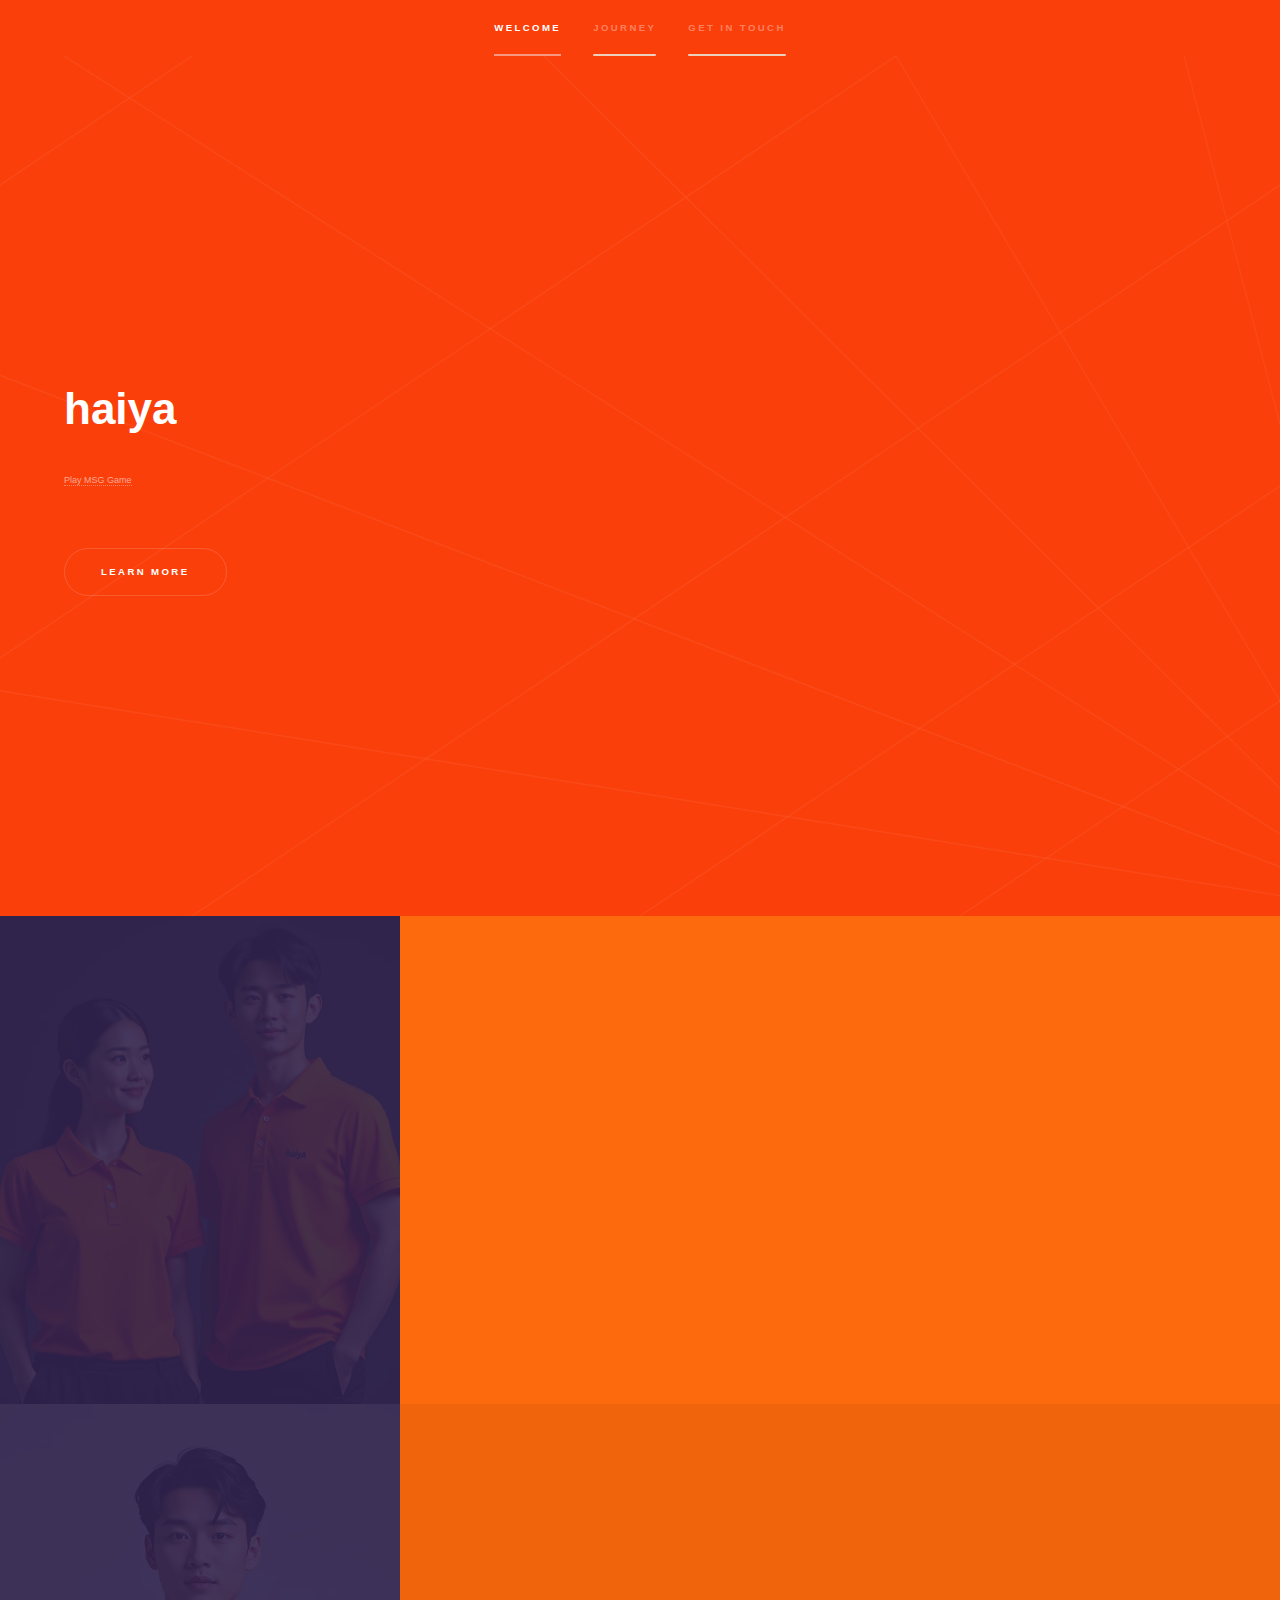
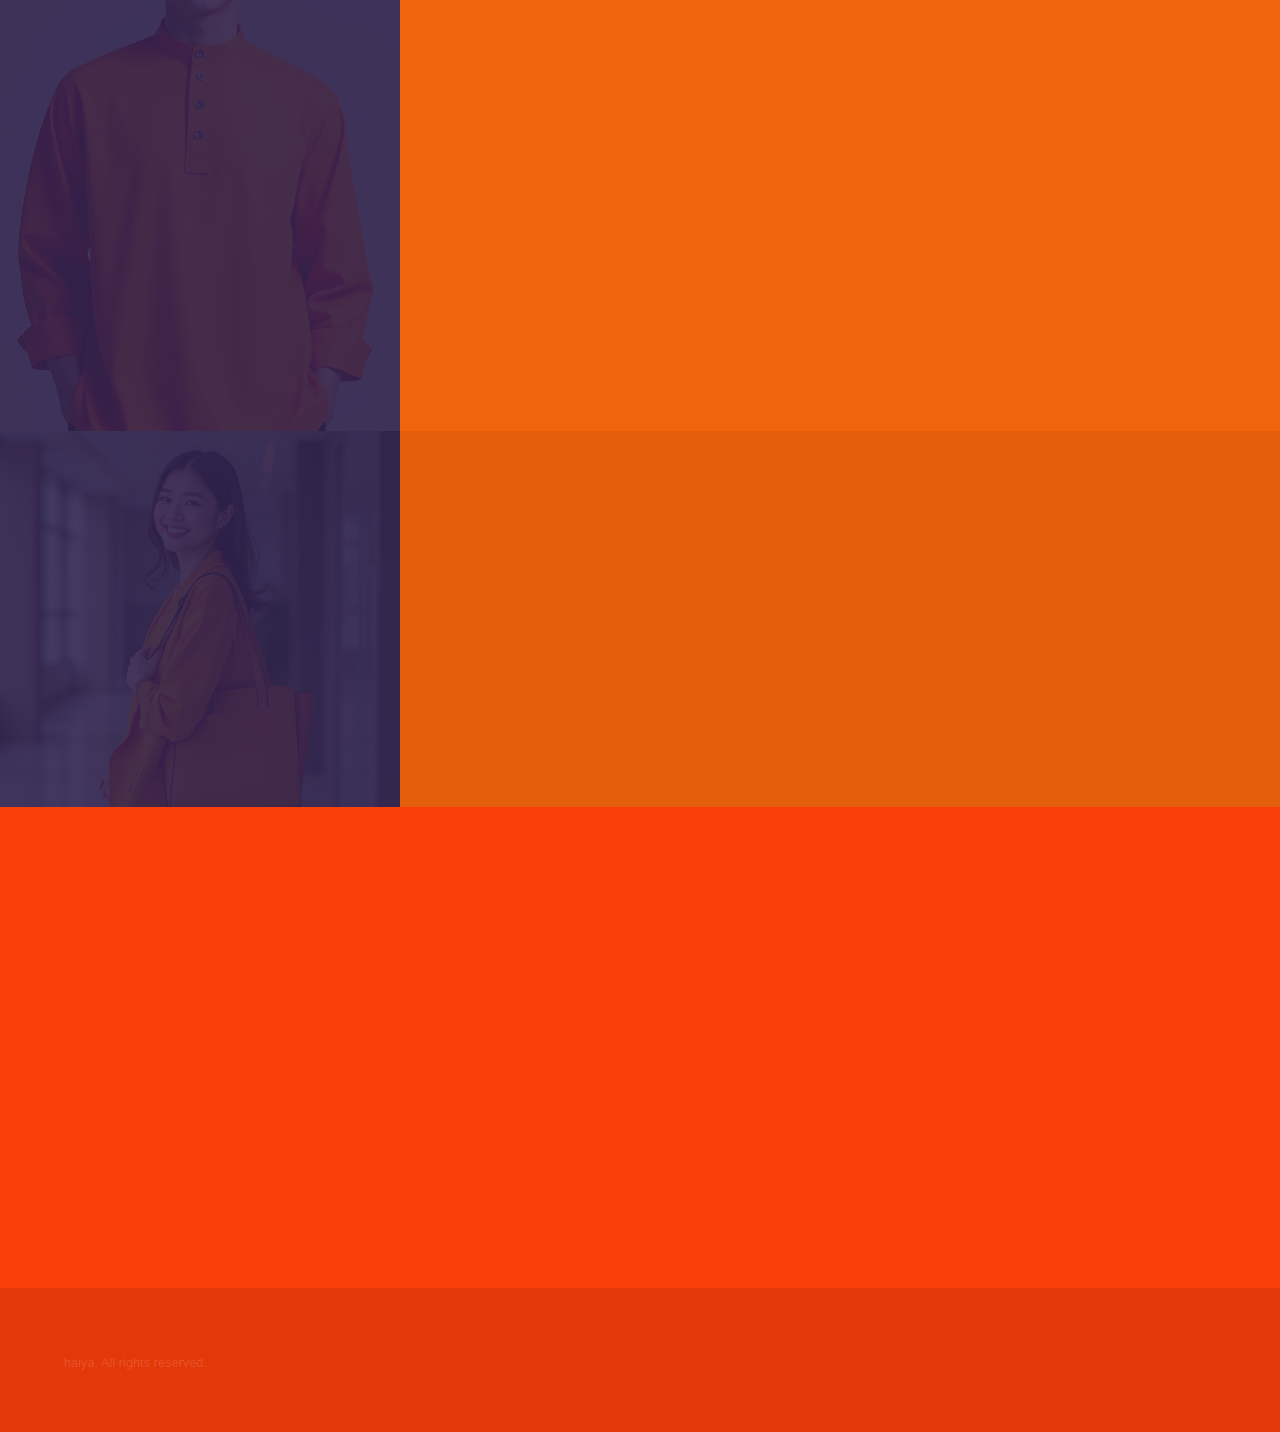
==== commit f200faf2: "update" ====
--- a/index.html
+++ b/index.html
@@ -52,7 +52,7 @@
 
 				<!-- <p>This Domain is For sale</p> -->
 				<small> <a href="game/game.html">Play MSG Game</a></small>
-				<br/>
+				<br/><br/><br/>
 				<ul class="actions">
 
 					<li><a href="#one" class="button scrolly">Learn more</a></li>
--- a/assets/css/main.css
+++ b/assets/css/main.css
@@ -1,5 +1,7 @@
 @import url(fontawesome-all.min.css);
-
+small{
+	font-size: xx-small !important;
+}
 /*
 	haiya by haiya
 	haiya.my | @ajlkn
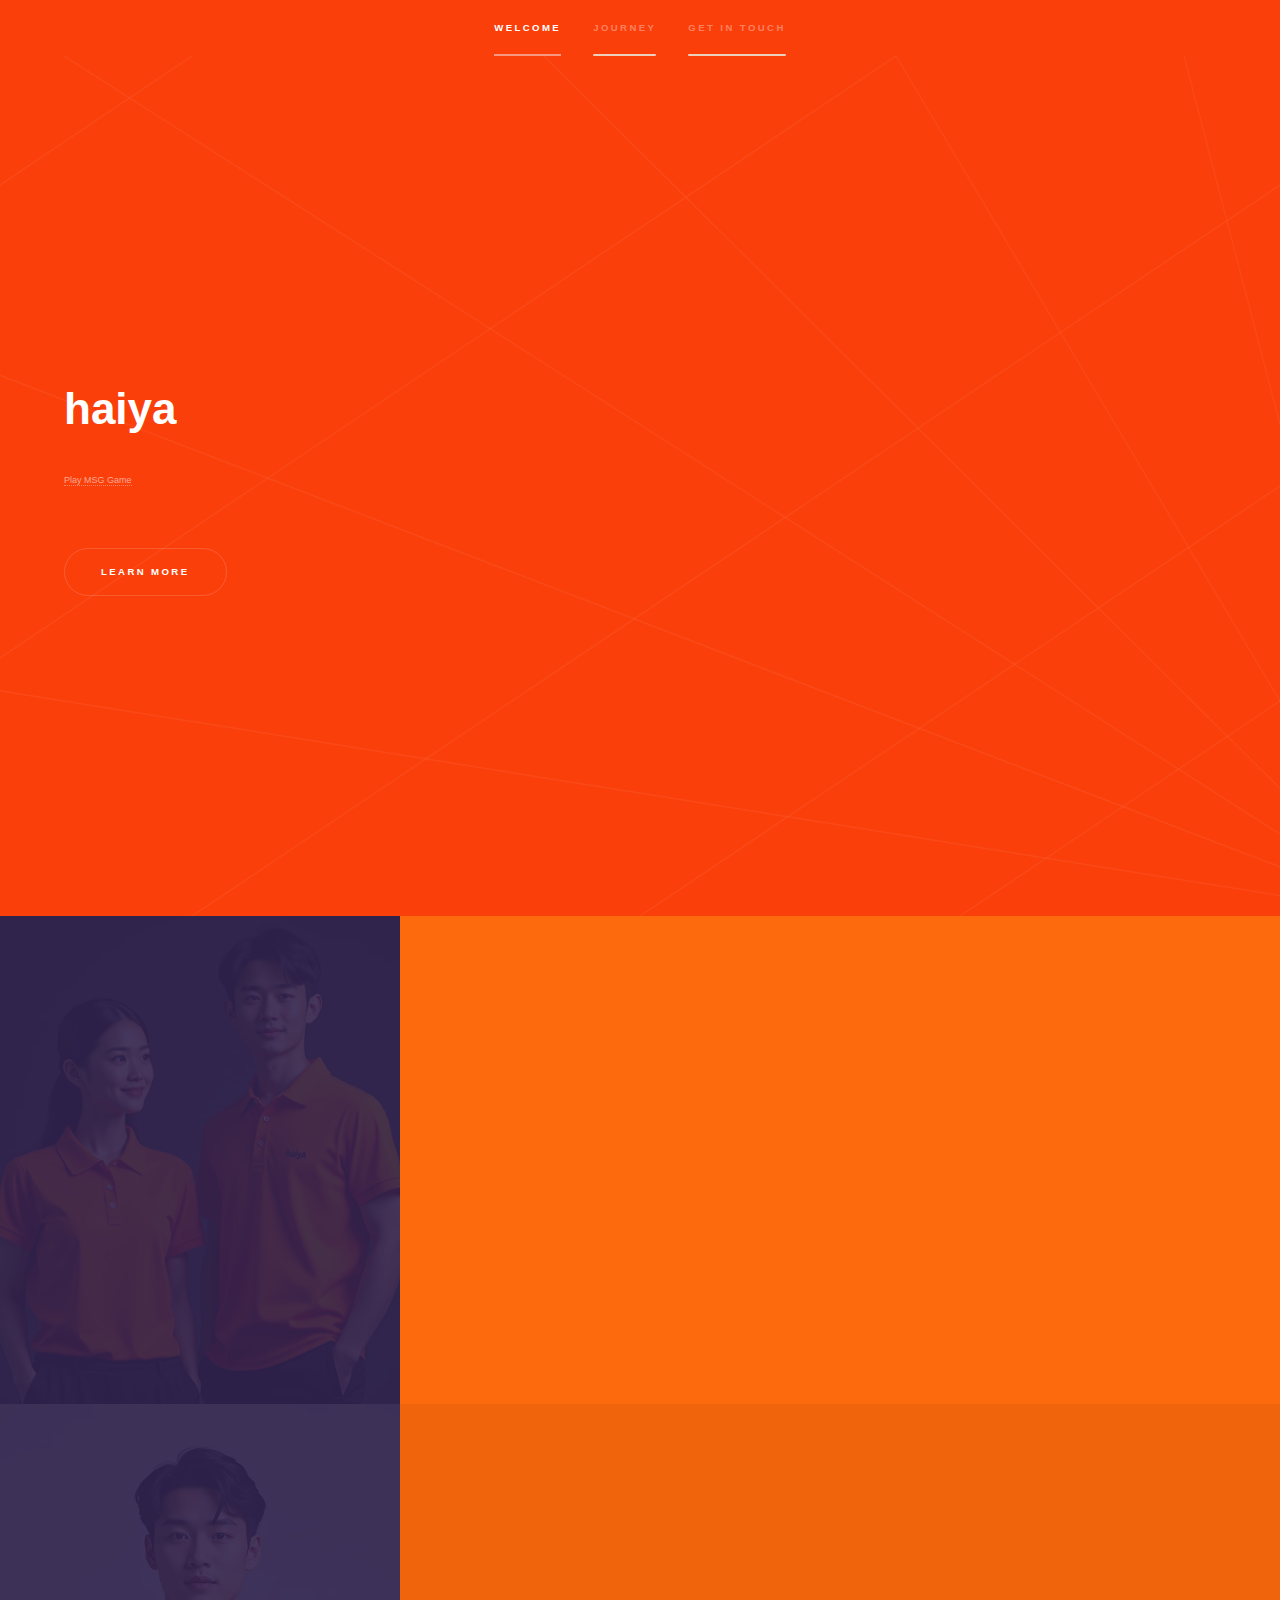
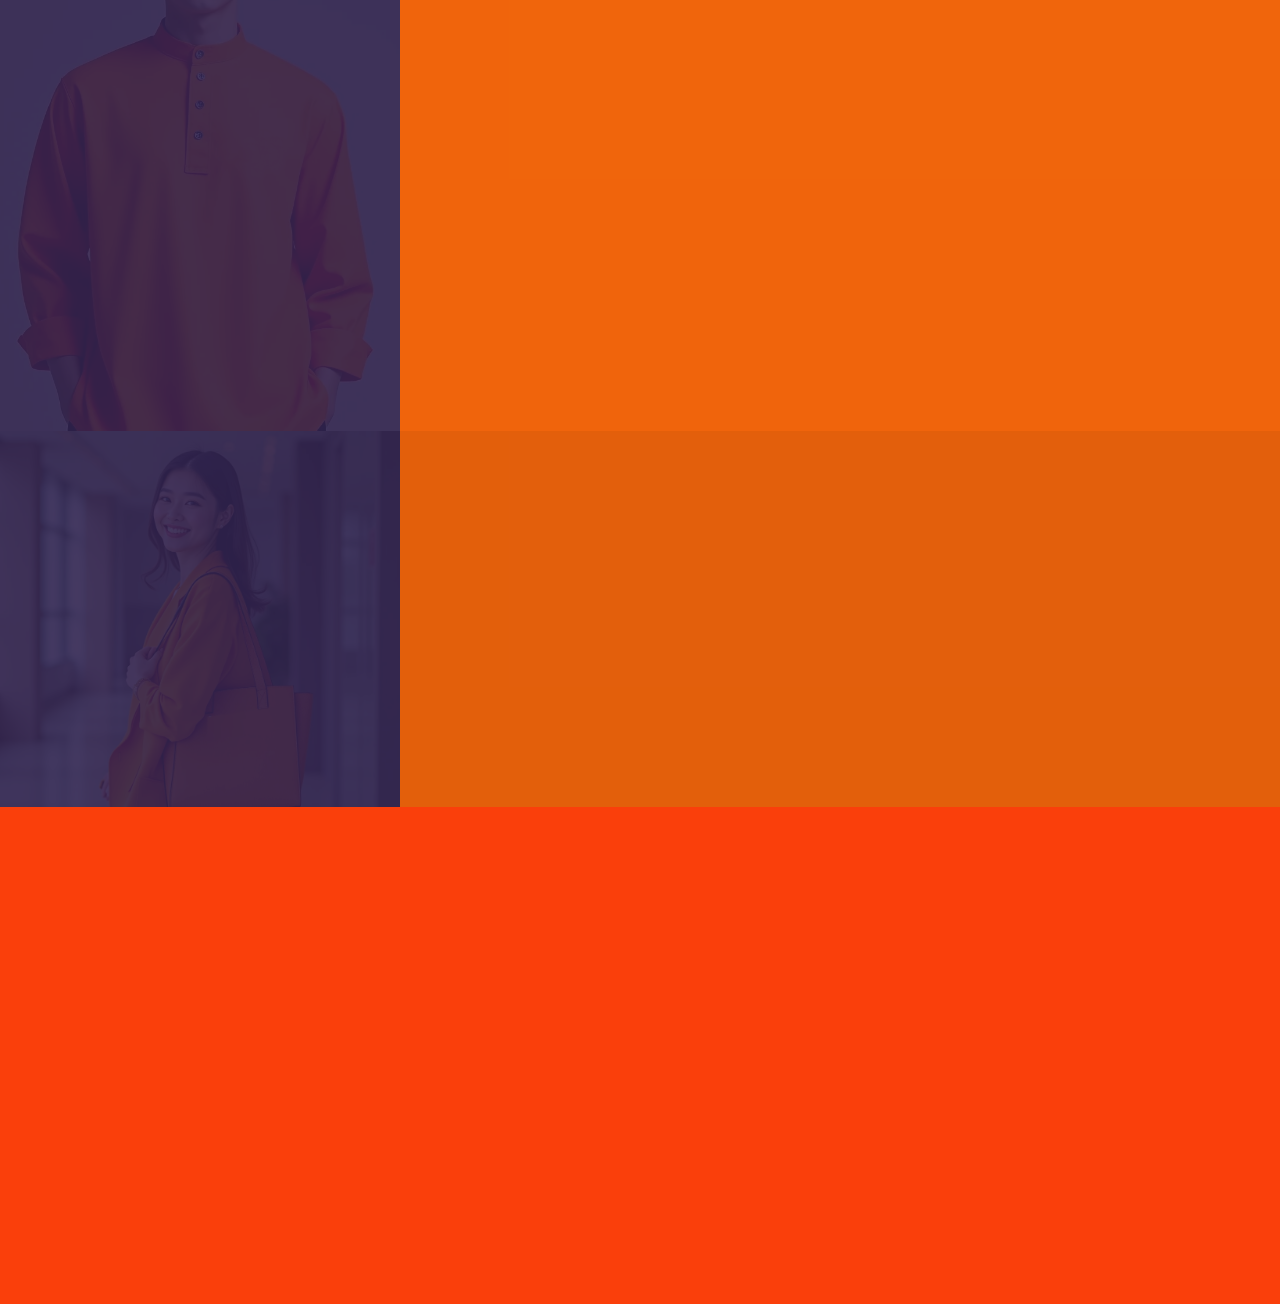
==== commit 0f209a53: "update" ====
--- a/index.html
+++ b/index.html
@@ -63,7 +63,7 @@
 		<!-- One -->
 		<section id="one" class="wrapper style2 spotlights">
 			<section>
-				<a href="#" class="image"><img src="images/image1.webp.png" alt="" data-position="center center" /></a>
+				<a  href="#twob" class="image"><img src="images/image1.webp.png" alt="" data-position="center center" /></a>
 				<div class="content">
 					<div class="inner">
 
@@ -89,7 +89,7 @@
 				</div>
 			</section>
 			<section id="twob">
-				<a href="#" class="image"><img src="images/image2.webp.png" alt="" data-position="top center" /></a>
+				<a href="#twoc" class="image"><img src="images/image2.webp.png" alt="" data-position="top center" /></a>
 				<div class="content">
 					<div class="inner">
 						<h2>The Great Fashion Day</h2>
@@ -117,7 +117,7 @@
 				</div>
 			</section>
 			<section id="twoc">
-				<a href="#" class="image"><img src="images/image3.webp.png" alt="" data-position="25% 25%" /></a>
+				<a  href="#three" class="image"><img src="images/image3.webp.png" alt="" data-position="25% 25%" /></a>
 				<div class="content">
 					<div class="inner">
 
@@ -243,7 +243,7 @@
 	</div>
 
 	<!-- Footer -->
-	<footer id="footer" class="wrapper style1-alt">
+	<!-- <footer id="footer" class="wrapper style1-alt">
 		<div class="inner">
 			<ul class="menu">
 				<li> haiya. All rights reserved.</li>
@@ -251,7 +251,7 @@
 				</li>
 			</ul>
 		</div>
-	</footer>
+	</footer> -->
 
 	<!-- Scripts -->
 	<script src="assets/js/jquery.min.js"></script>
--- a/assets/css/main.css
+++ b/assets/css/main.css
@@ -106,6 +106,7 @@
 
 	body {
 		background: #312450;
+		background: #fa3f0b;
 	}
 
 		body.is-preload *, body.is-preload *:before, body.is-preload *:after {
@@ -2542,6 +2543,7 @@
 			background: #ffffff;
 			border-radius: 100%;
 			color: #312450;
+			color: #a92702;
 			text-align: center;
 			line-height: 2.5em;
 			margin: 0 0 1.3em 0;
@@ -2551,29 +2553,35 @@
 				font-size: 1.25em;
 			}
 
-				.wrapper.style1 .icon.major:before {
-					color: #5e42a6;
-				}
-
-				.wrapper.style1-alt .icon.major:before {
-					color: #493382;
-				}
-
-				.wrapper.style2 .icon.major:before {
-					color: #5052b5;
-				}
-
-				.wrapper.style2-alt .icon.major:before {
-					color: #3e4094;
-				}
-
-				.wrapper.style3 .icon.major:before {
-					color: #b74e91;
-				}
-
-				.wrapper.style3-alt .icon.major:before {
-					color: #953d75;
-				}
+			.wrapper.style1 .icon.major:before {
+				color: #5e42a6; 
+				color:  #fa3f0b;
+			}
+
+			.wrapper.style1-alt .icon.major:before {
+				color: #493382;
+				color: #e33808;
+			}
+
+			.wrapper.style2 .icon.major:before {
+				color: #5052b5; 
+				color: #fd6a0d;
+			}
+
+			.wrapper.style2-alt .icon.major:before {
+				color: #3e4094;
+				color: #eb620d;
+			}
+
+			.wrapper.style3 .icon.major:before {
+				color: #b74e91;
+					color:	#fd6a0d;
+			}
+
+			.wrapper.style3-alt .icon.major:before {
+				color: #953d75;
+				color:	#fd6a0d;
+			}
 
 /* Image */
 
@@ -3801,6 +3809,15 @@
 				background-image: -webkit-linear-gradient(to right, #5e42a6, #b74e91);
 				background-image: -ms-linear-gradient(to right, #5e42a6, #b74e91);
 				background-image: linear-gradient(to right, #5e42a6, #b74e91);
+
+
+
+				background-image: -moz-linear-gradient(to right, #fa3f0b, #fd6a0d);
+				background-image: -webkit-linear-gradient(to right, #fa3f0b, #fd6a0d);
+				background-image: -ms-linear-gradient(to right, #fa3f0b, #fd6a0d);
+				background-image: linear-gradient(to right, #fa3f0b, #fd6a0d);
+
+
 				-moz-transition: max-width 0.2s ease;
 				-webkit-transition: max-width 0.2s ease;
 				-ms-transition: max-width 0.2s ease;
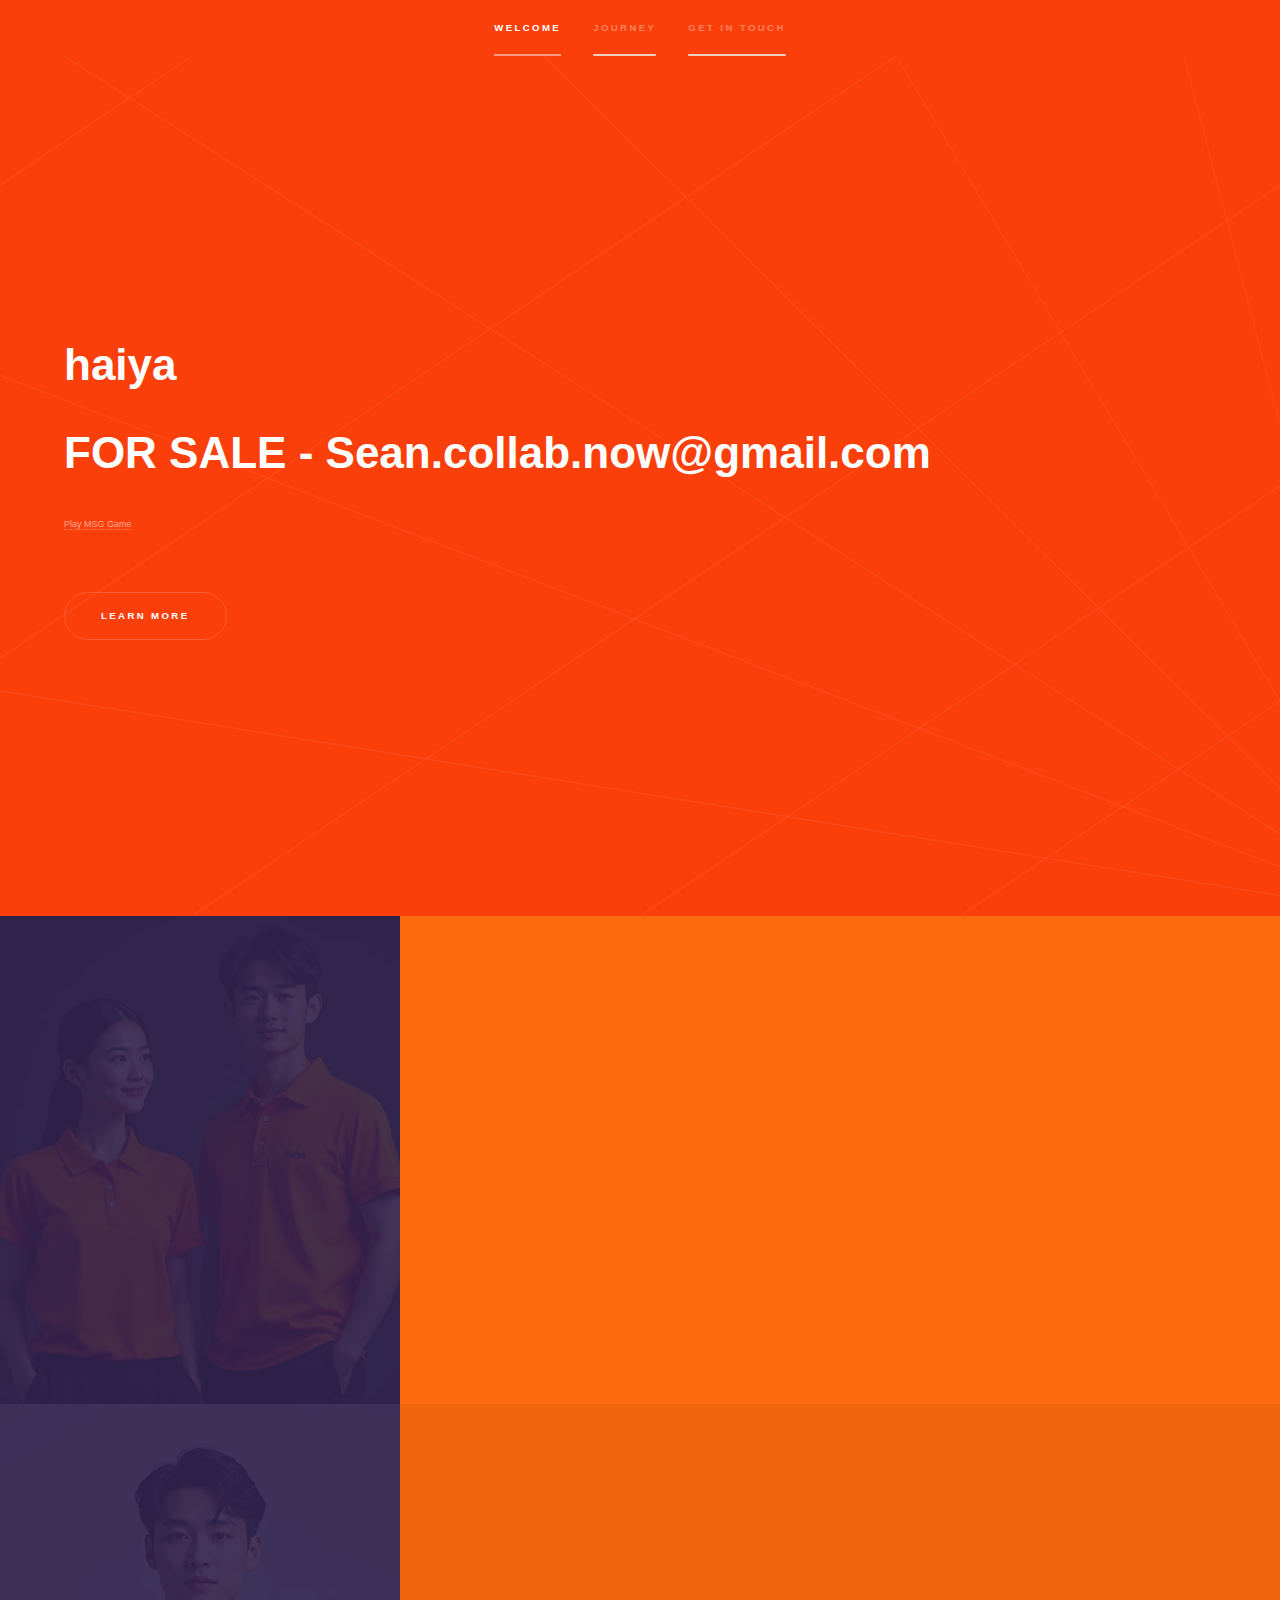
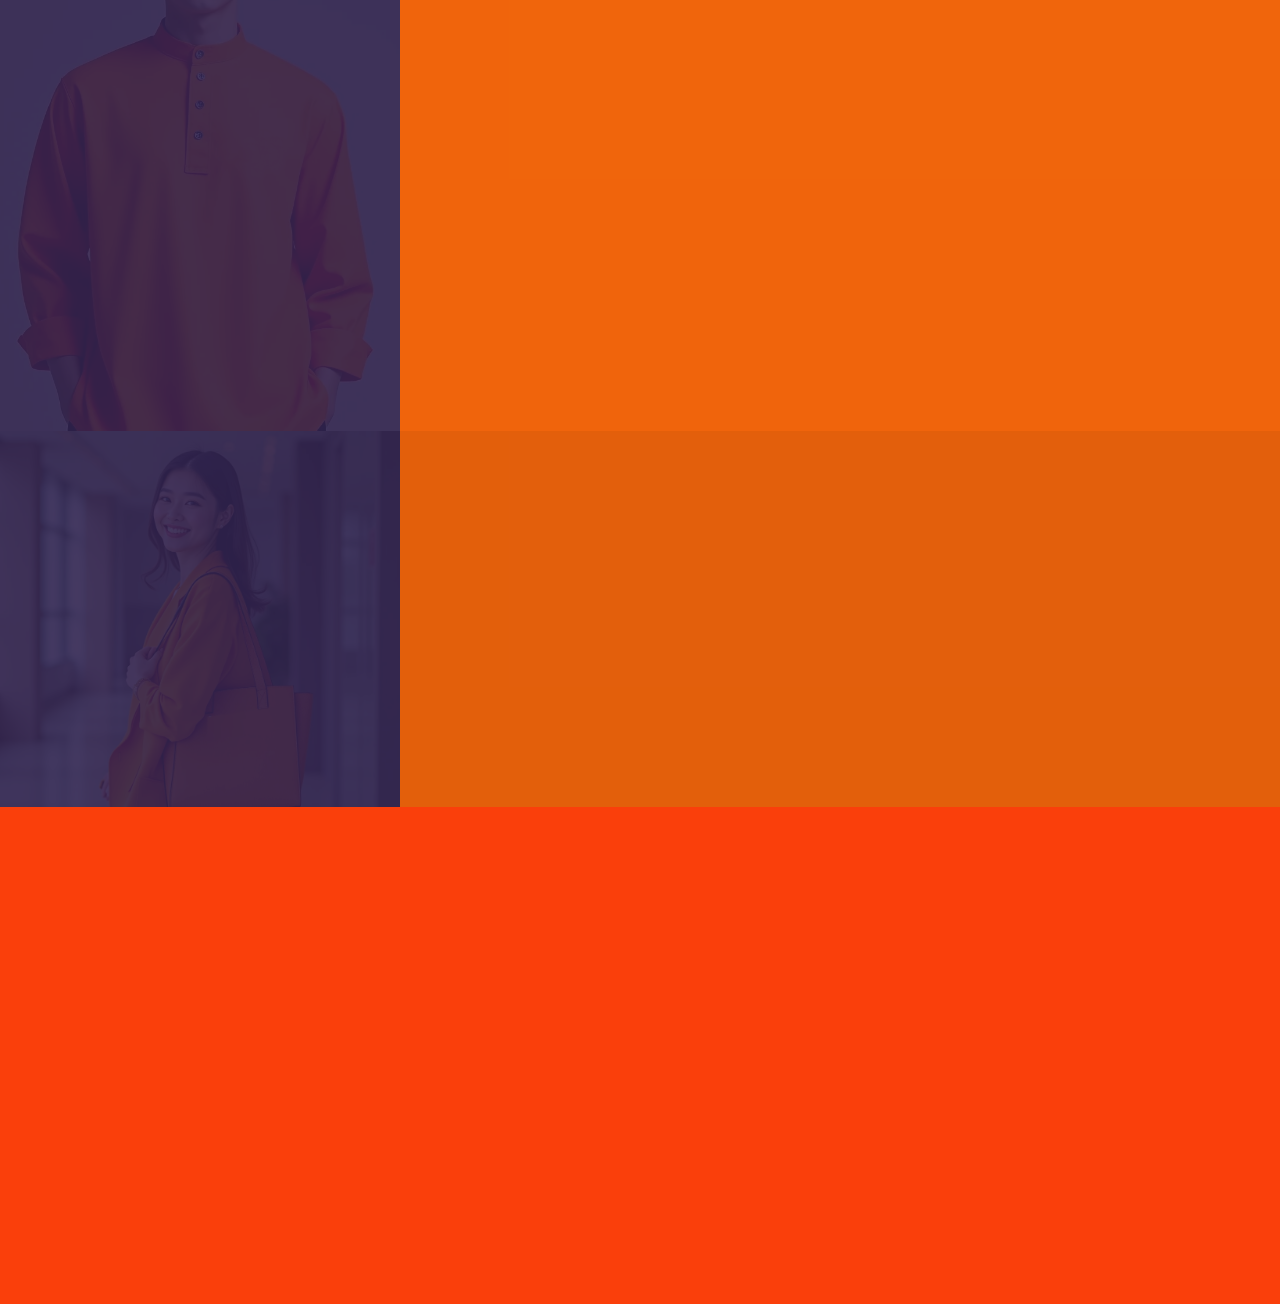
==== commit 2433f872: "UPDATE" ====
--- a/index.html
+++ b/index.html
@@ -14,7 +14,7 @@
 	<link rel="icon" type="image/png" sizes="32x32" href="/favicon-32x32.png">
 	<link rel="icon" type="image/png" sizes="16x16" href="/favicon-16x16.png">
 
-	<link rel="icon" type="image/x-icon" href="/favicon.ico"> 
+	<link rel="icon" type="image/x-icon" href="/favicon.ico">
 	<link rel="stylesheet" href="assets/css/main.css" />
 	<noscript>
 		<link rel="stylesheet" href="assets/css/noscript.css" />
@@ -23,7 +23,28 @@
 		content="Haiya.my - Embrace the Unexpected with our unique clothing brand inspired by Uncle Roger and the essence of MSG.">
 	<meta name="keywords"
 		content="Haiya.my, clothing brand, resell domain, Uncle Roger, MSG, fashion, Asian culture, positive messages, unique designs, Haiyaa, Nigel Ng, streetwear, apparel, inspirational quotes">
-	<meta name="author" content="Your Name">
+	<meta name="author" content="haiya">
+
+	<!-- Google tag (gtag.js) -->
+	<script async src="https://www.googletagmanager.com/gtag/js?id=G-SM093GYYH6"></script>
+	<script>
+		window.dataLayer = window.dataLayer || [];
+		function gtag() { dataLayer.push(arguments); }
+		gtag('js', new Date());
+
+		gtag('config', 'G-SM093GYYH6');
+	</script>
+
+	<!-- Google Tag Manager -->
+	<script>(function (w, d, s, l, i) {
+			w[l] = w[l] || []; w[l].push({
+				'gtm.start':
+					new Date().getTime(), event: 'gtm.js'
+			}); var f = d.getElementsByTagName(s)[0],
+				j = d.createElement(s), dl = l != 'dataLayer' ? '&l=' + l : ''; j.async = true; j.src =
+					'https://www.googletagmanager.com/gtm.js?id=' + i + dl; f.parentNode.insertBefore(j, f);
+		})(window, document, 'script', 'dataLayer', 'GTM-TMMK6LT8');</script>
+	<!-- End Google Tag Manager -->
 </head>
 
 <body class="is-preload">
@@ -49,10 +70,10 @@
 		<section id="intro" class="wrapper style1 fullscreen fade-up">
 			<div class="inner">
 				<h1>haiya</h1>
-
+				<h1>FOR SALE - Sean.collab.now@gmail.com</h1>
 				<!-- <p>This Domain is For sale</p> -->
 				<small> <a href="game/game.html">Play MSG Game</a></small>
-				<br/><br/><br/>
+				<br /><br /><br />
 				<ul class="actions">
 
 					<li><a href="#one" class="button scrolly">Learn more</a></li>
@@ -63,7 +84,8 @@
 		<!-- One -->
 		<section id="one" class="wrapper style2 spotlights">
 			<section>
-				<a  href="#twob" class="image"><img src="images/image1.webp.png" alt="" data-position="center center" /></a>
+				<a href="#twob" class="image"><img src="images/image1.webp.png" alt=""
+						data-position="center center" /></a>
 				<div class="content">
 					<div class="inner">
 
@@ -117,7 +139,7 @@
 				</div>
 			</section>
 			<section id="twoc">
-				<a  href="#three" class="image"><img src="images/image3.webp.png" alt="" data-position="25% 25%" /></a>
+				<a href="#three" class="image"><img src="images/image3.webp.png" alt="" data-position="25% 25%" /></a>
 				<div class="content">
 					<div class="inner">
 
@@ -253,7 +275,12 @@
 		</div>
 	</footer> -->
 
-	<!-- Scripts -->
+	<!-- Scripts --><!-- Google Tag Manager (noscript) -->
+	<noscript><iframe src="https://www.googletagmanager.com/ns.html?id=GTM-TMMK6LT8" height="0" width="0"
+			style="display:none;visibility:hidden"></iframe></noscript>
+	<!-- End Google Tag Manager (noscript) -->
+
+	
 	<script src="assets/js/jquery.min.js"></script>
 	<script src="assets/js/jquery.scrollex.min.js"></script>
 	<script src="assets/js/jquery.scrolly.min.js"></script>
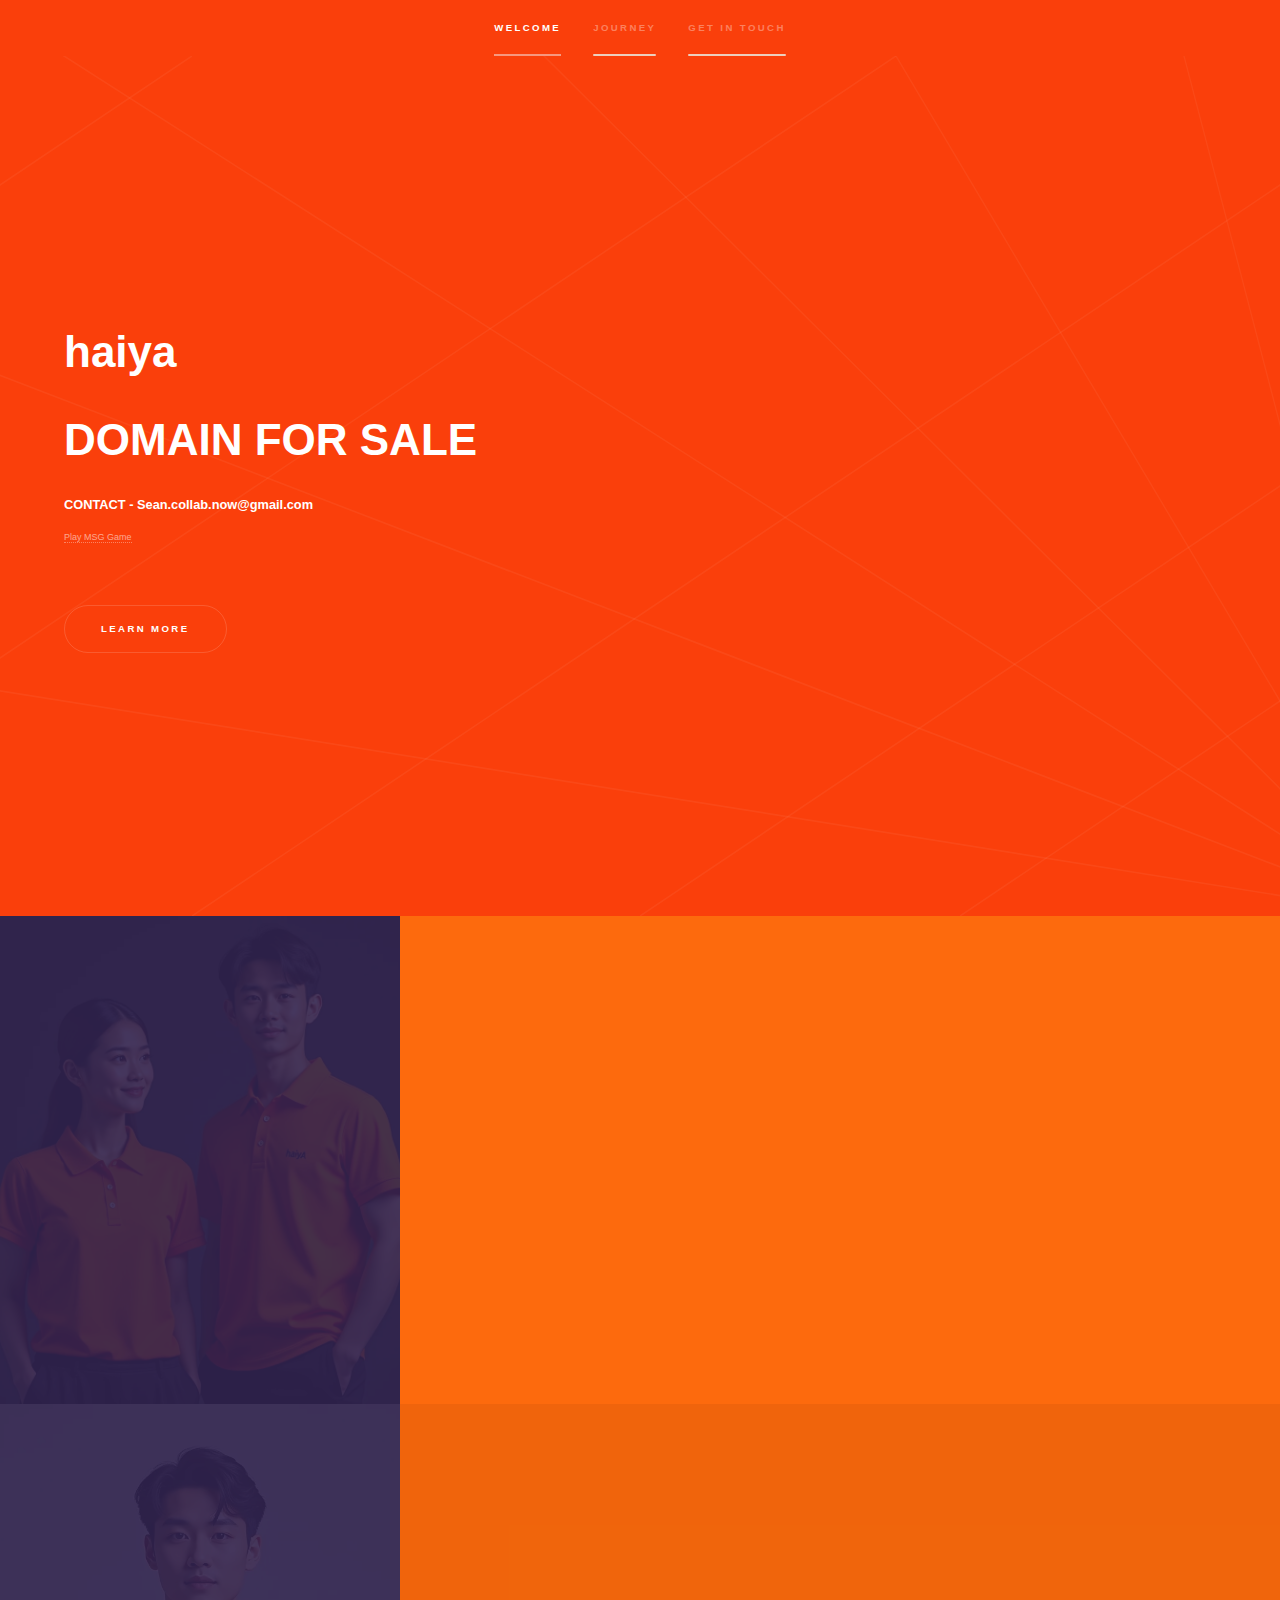
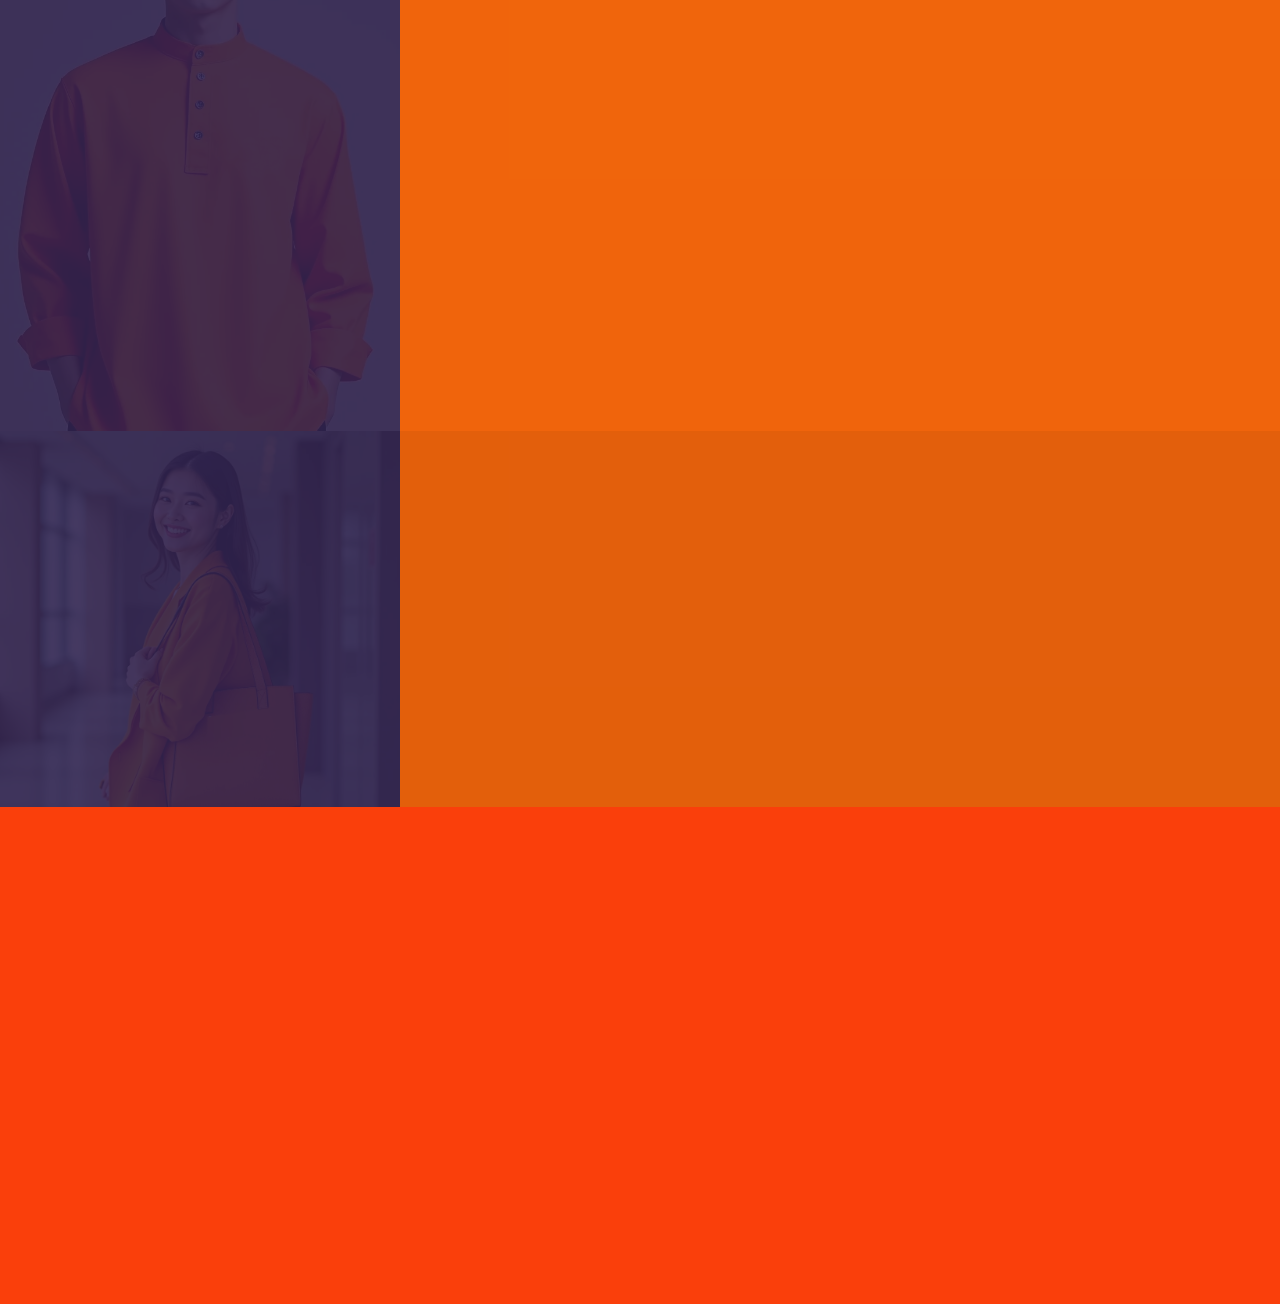
==== commit e2110aba: "Update index.html" ====
--- a/index.html
+++ b/index.html
@@ -70,7 +70,8 @@
 		<section id="intro" class="wrapper style1 fullscreen fade-up">
 			<div class="inner">
 				<h1>haiya</h1>
-				<h1>FOR SALE - Sean.collab.now@gmail.com</h1>
+				<h1>DOMAIN FOR SALE</h1>
+				<h5>CONTACT - Sean.collab.now@gmail.com</h5>
 				<!-- <p>This Domain is For sale</p> -->
 				<small> <a href="game/game.html">Play MSG Game</a></small>
 				<br /><br /><br />
